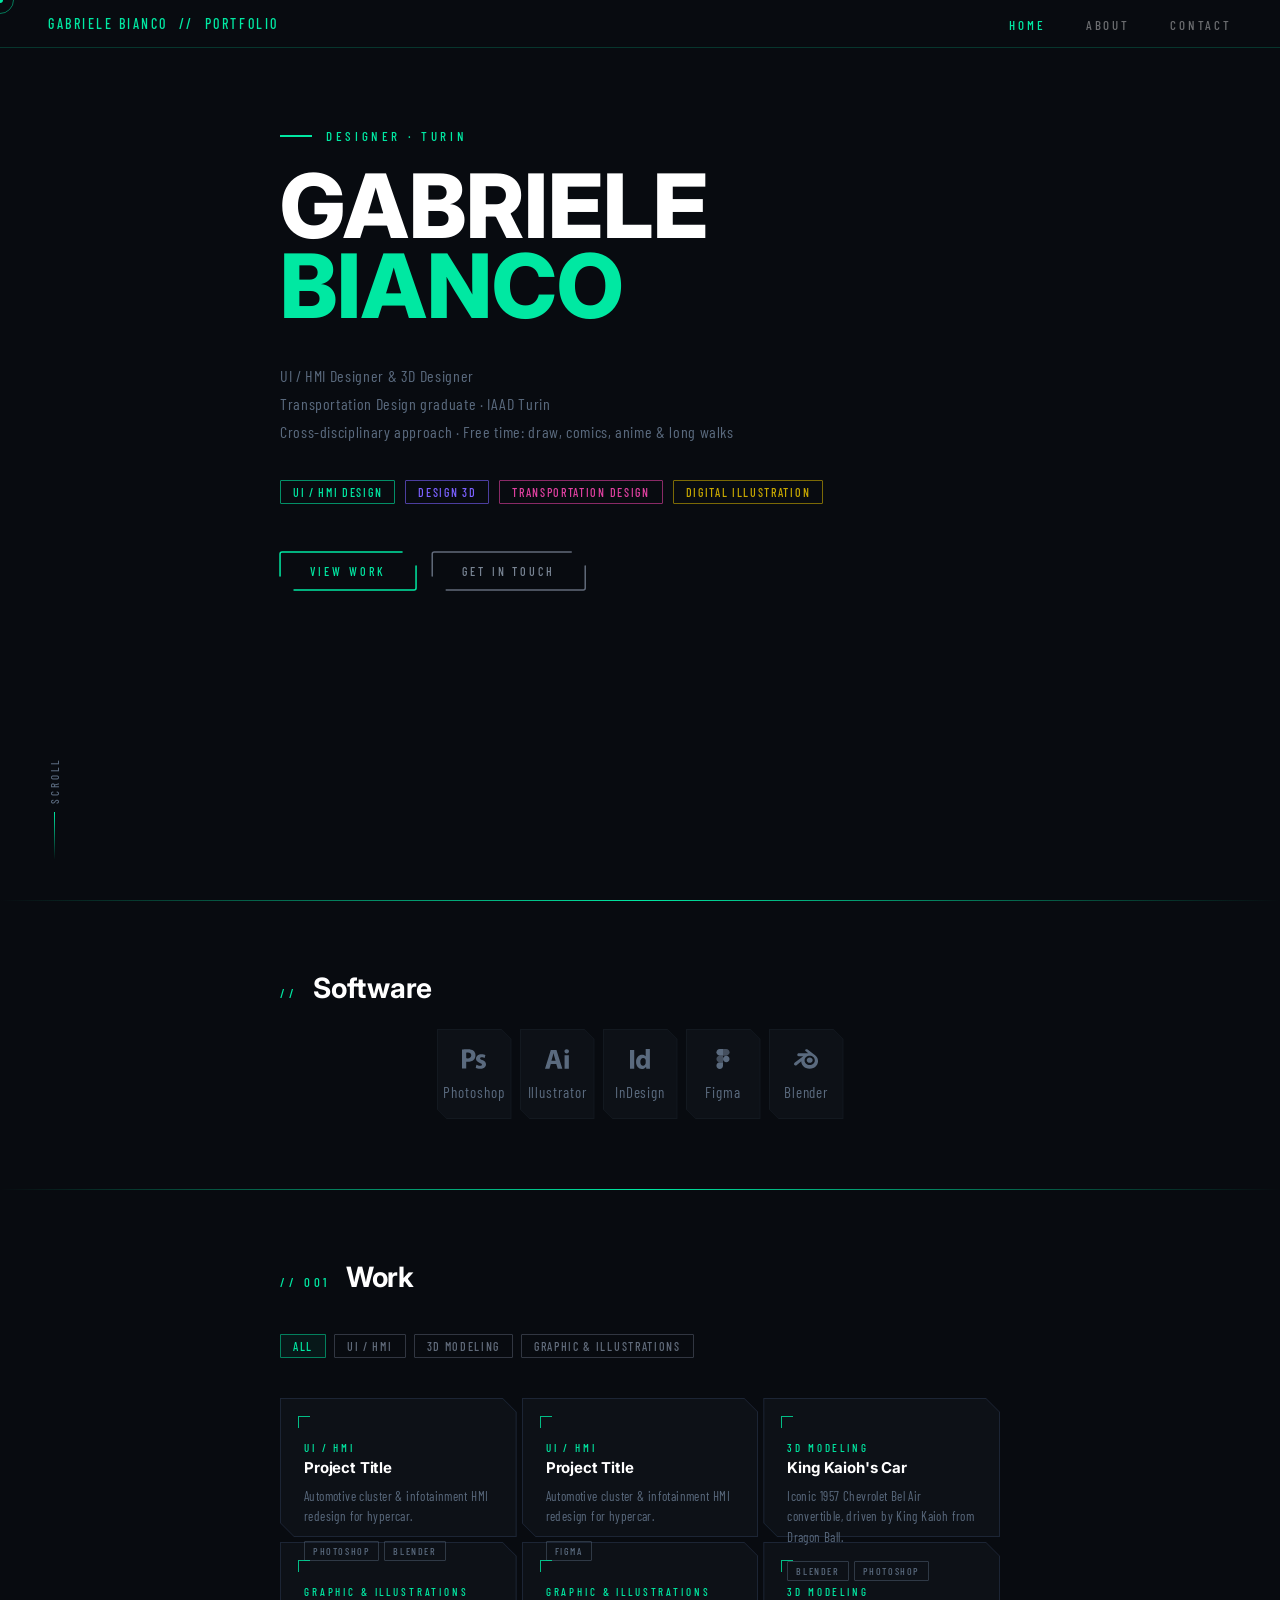
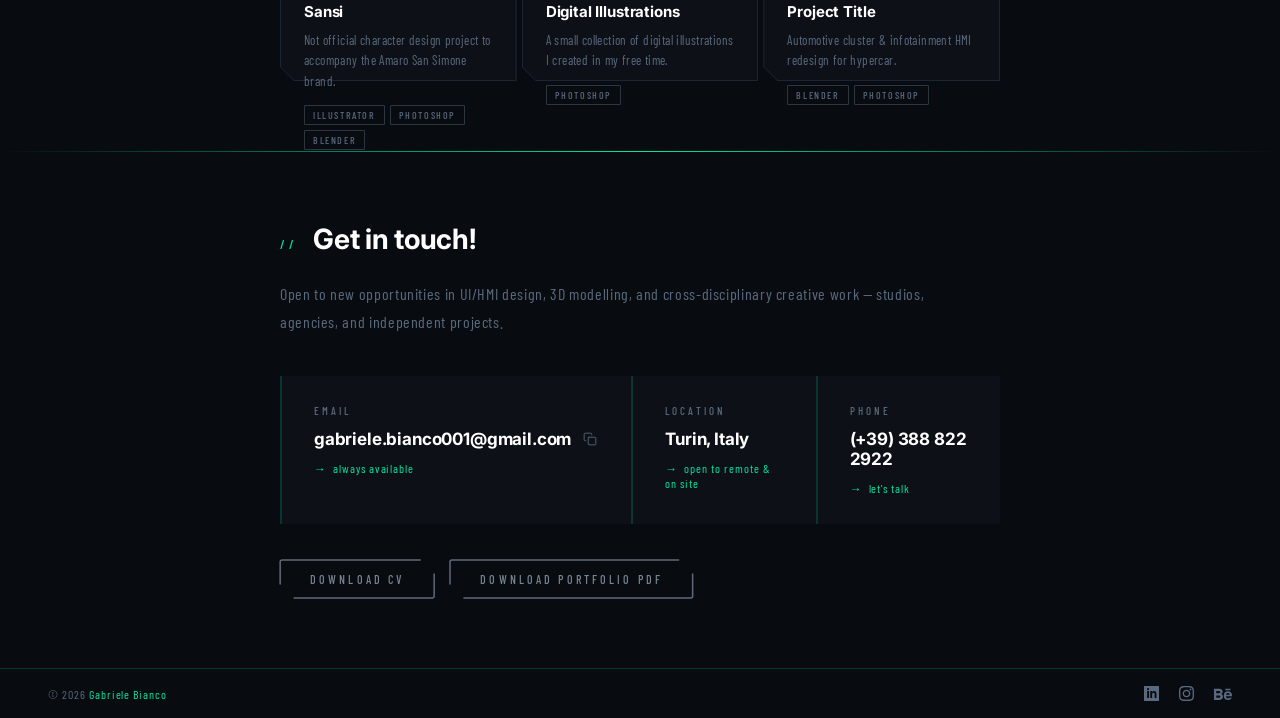
==== index.html @ 3dd51742 "Update index.html" ====
<!DOCTYPE html>
<html lang="en">
<head>
  <meta charset="UTF-8" />
  <meta name="viewport" content="width=device-width, initial-scale=1.0" />
  <title>Gabriele Bianco // Portfolio</title>
  <link rel="preconnect" href="https://fonts.googleapis.com" />
  <link rel="preconnect" href="https://fonts.gstatic.com" crossorigin />
  <link href="https://fonts.googleapis.com/css2?family=Barlow+Condensed:wght@400;500;600;700&family=Inter:wght@700;800&display=swap" rel="stylesheet" />
  <link rel="stylesheet" href="style.css" />
</head>
<body>

  <!-- SCROLL INDICATOR -->
  <div class="scroll-indicator" id="scrollIndicator">
    <span class="scroll-indicator-label">Scroll</span>
    <div class="scroll-indicator-line"></div>
  </div>

  <!-- NAVBAR -->
  <nav>
    <a href="index.html" class="nav-logo">Gabriele Bianco&nbsp;&nbsp;//&nbsp;&nbsp;Portfolio</a>
    <ul class="nav-links">
      <li><a href="index.html" class="active">Home</a></li>
      <li><a href="about.html">About</a></li>
      <li><a href="contact.html">Contact</a></li>
    </ul>
    <div class="hamburger" id="hamburger">
      <span></span><span></span><span></span>
    </div>
  </nav>
  <div class="mobile-nav" id="mobileNav">
    <a href="index.html" class="active">Home</a>
    <a href="about.html">About</a>
    <a href="contact.html">Contact</a>
  </div>

  <main>

    <!-- HERO -->
    <section id="hero">
      <div class="hero-inner">
        <div class="hero-eyebrow">
          <span class="eyebrow-line"></span>
          <span class="eyebrow-text">Designer&nbsp;·&nbsp;Turin</span>
        </div>
        <h1 class="hero-name">
          <span class="line1">Gabriele</span>
          <span class="line2">Bianco</span>
        </h1>
        <p class="hero-bio">
          UI / HMI Designer &amp; 3D Designer<br>
          Transportation Design graduate · IAAD Turin<br>
          Cross-disciplinary approach · Free time: draw, comics, anime &amp; long walks
        </p>
        <div class="hero-tags">
          <span class="tag tag-ui">UI / HMI Design</span>
          <span class="tag tag-blender">Design 3D</span>
          <span class="tag tag-transport">Transportation Design</span>
          <span class="tag tag-digital">Digital Illustration</span>
        </div>
        <div class="hero-cta">
          <div class="btn-wrap">
            <svg class="btn-svg-border" id="svgVW"     xmlns="http://www.w3.org/2000/svg"></svg>
            <svg class="btn-svg-fill"   id="svgVWfill"  xmlns="http://www.w3.org/2000/svg"></svg>
            <button class="btn btn-primary" id="btnVW"
              onclick="document.getElementById('work').scrollIntoView({behavior:'smooth'})">
              View Work
            </button>
          </div>
          <div class="btn-wrap">
            <svg class="btn-svg-border" id="svgGIT"     xmlns="http://www.w3.org/2000/svg"></svg>
            <svg class="btn-svg-fill"   id="svgGITfill"  xmlns="http://www.w3.org/2000/svg"></svg>
            <button class="btn btn-ghost" id="btnGIT"
              onclick="document.getElementById('get-in-touch').scrollIntoView({behavior:'smooth'})">
              Get in Touch
            </button>
          </div>
        </div>
      </div>
    </section>

    <!-- DIVIDER -->
    <hr class="section-divider" />

    <!-- SOFTWARE -->
    <section id="software">
      <div class="software-inner reveal">
        <div class="software-heading">
          <span class="contact-num">//</span>
          <h2 class="contact-title">Software</h2>
        </div>
        <div class="software-grid">

          <!-- Photoshop -->
          <div class="sw-card">
            <div class="sw-card-inner">
              <svg class="sw-icon" viewBox="0 0 22 18" fill="none" xmlns="http://www.w3.org/2000/svg">
                <path fill-rule="evenodd" clip-rule="evenodd" d="M5.18615 11.5206C7.48057 11.5206 9.44952 10.946 10.7747 9.66515C11.7976 8.66973 12.3609 7.21135 12.3609 5.48765C12.3609 3.76396 11.6223 2.30009 10.5189 1.4108C9.37262 0.468437 7.6594 0 5.26126 0C2.88457 0 1.19997 0.157365 0 0.364136V17.7402H3.85742V11.4419C4.21509 11.495 4.6729 11.5206 5.18615 11.5206ZM5.46513 3.00092C4.67469 3.00092 4.13819 3.0796 3.85921 3.16011V8.35865C4.19184 8.43551 4.59779 8.46112 5.15932 8.46112C7.22842 8.46112 8.50528 7.39068 8.50528 5.58646C8.50349 3.9689 7.40546 3.00092 5.46513 3.00092Z" fill="#5A6A7E"/>
                <path fill-rule="evenodd" clip-rule="evenodd" d="M12.5505 17.1125C13.4965 17.6377 14.9504 18 16.5885 18C20.158 18 22 16.2489 22 13.8682C21.9768 11.9908 20.9789 10.7612 18.604 9.9268C17.0714 9.37602 16.5903 9.06312 16.5903 8.46294C16.5903 7.80969 17.125 7.4181 18.0675 7.4181C19.1423 7.4181 20.2135 7.83347 20.775 8.1482L21.4635 5.40346C20.6981 5.01371 19.3962 4.67153 17.9405 4.67153C14.8503 4.67153 12.8581 6.4794 12.8581 8.85452C12.833 10.3696 13.8309 11.8079 16.4097 12.6953C17.8636 13.193 18.2463 13.5059 18.2463 14.1574C18.2463 14.8124 17.7599 15.2296 16.5885 15.2296C15.4368 15.2296 13.9543 14.7063 13.239 14.2653L12.5505 17.1125Z" fill="#5A6A7E"/>
              </svg>
              <span class="sw-label">Photoshop</span>
            </div>
          </div>

          <!-- Illustrator -->
          <div class="sw-card">
            <div class="sw-card-inner">
              <svg class="sw-icon" viewBox="0 0 22 18" fill="none" xmlns="http://www.w3.org/2000/svg">
                <path fill-rule="evenodd" clip-rule="evenodd" d="M10.3091 13.5639L11.6543 18H15.8928L10.4897 0.716915H5.32399L0 18H4.08227L5.32399 13.5639H10.3091ZM7.777 3.63669H7.72628C7.62534 4.03977 7.5244 4.48548 7.42176 4.93873C7.26236 5.64255 7.09886 6.36455 6.92484 6.9733L5.89007 10.6401H9.74104L8.65554 6.9733C8.39855 6.11753 8.14015 5.08558 7.91086 4.16991C7.865 3.98674 7.82029 3.80822 7.777 3.63669Z" fill="#5A6A7E"/>
                <path fill-rule="evenodd" clip-rule="evenodd" d="M17.9401 18H21.8702V5.46101H17.9401V18Z" fill="#5A6A7E"/>
                <path fill-rule="evenodd" clip-rule="evenodd" d="M17.8386 1.97135C17.8143 3.04865 18.6421 3.92257 19.8818 3.92257C21.1742 3.92257 22 3.04865 22 1.97135C21.9757 0.843716 21.1742 0 19.9102 0C18.6421 0 17.8143 0.841702 17.8386 1.97135Z" fill="#5A6A7E"/>
              </svg>
              <span class="sw-label">Illustrator</span>
            </div>
          </div>

          <!-- InDesign -->
          <div class="sw-card">
            <div class="sw-card-inner">
              <svg class="sw-icon" viewBox="0 0 22 22" fill="none" xmlns="http://www.w3.org/2000/svg">
                <path fill-rule="evenodd" clip-rule="evenodd" d="M0 21.6566H4.63298V1.0929H0V21.6566Z" fill="#5A6A7E"/>
                <path fill-rule="evenodd" clip-rule="evenodd" d="M17.7077 19.4677L17.9095 21.6566H22C21.948 20.6585 21.8784 18.8792 21.8784 17.198V0H17.2731V8.08418H17.2175C16.5529 7.04739 15.1269 6.40282 13.3043 6.40282C9.75985 6.40282 6.63285 9.30304 6.67466 14.3399C6.67466 18.9773 9.48505 22 13.005 22C14.9076 22 16.7026 21.1384 17.6382 19.4677H17.7077ZM14.5147 9.94752C12.4208 9.94752 11.3355 11.8354 11.3355 14.1892C11.3355 16.718 12.5704 18.3047 14.4868 18.3047C15.8191 18.3047 16.8799 17.3906 17.1512 16.0771C17.2453 15.7479 17.2731 15.4045 17.2731 15.0088V13.0649C17.2731 12.8197 17.2453 12.4763 17.2035 12.2312C16.9321 10.9878 15.9409 9.94752 14.5147 9.94752Z" fill="#5A6A7E"/>
              </svg>
              <span class="sw-label">InDesign</span>
            </div>
          </div>

          <!-- Figma -->
          <div class="sw-card">
            <div class="sw-card-inner">
              <svg class="sw-icon" viewBox="0 0 19 29" fill="none" xmlns="http://www.w3.org/2000/svg">
                <path fill-rule="evenodd" clip-rule="evenodd" d="M9.5 14.5C9.5 11.8307 11.6267 9.66667 14.25 9.66667C16.8733 9.66667 19 11.8307 19 14.5C19 17.1693 16.8733 19.3333 14.25 19.3333C11.6267 19.3333 9.5 17.1693 9.5 14.5Z" fill="#5A6A7E"/>
                <path fill-rule="evenodd" clip-rule="evenodd" d="M0 24.1667C0 21.4973 2.12665 19.3333 4.75 19.3333H9.5V24.1667C9.5 26.836 7.37331 29 4.75 29C2.12665 29 0 26.836 0 24.1667Z" fill="#5A6A7E"/>
                <path fill-rule="evenodd" clip-rule="evenodd" d="M9.5 0V9.66667H14.25C16.8733 9.66667 19 7.50266 19 4.83333C19 2.16396 16.8733 0 14.25 0H9.5Z" fill="#444F5E"/>
                <path fill-rule="evenodd" clip-rule="evenodd" d="M0 4.83333C0 7.50266 2.12665 9.66667 4.75 9.66667H9.5V0H4.75C2.12665 0 0 2.16396 0 4.83333Z" fill="#5A6A7E"/>
                <path fill-rule="evenodd" clip-rule="evenodd" d="M0 14.5C0 17.1693 2.12665 19.3333 4.75 19.3333H9.5V9.66667H4.75C2.12665 9.66667 0 11.8307 0 14.5Z" fill="#444F5E"/>
              </svg>
              <span class="sw-label">Figma</span>
            </div>
          </div>

          <!-- Blender -->
          <div class="sw-card">
            <div class="sw-card-inner">
              <svg class="sw-icon" viewBox="0 0 27 22" fill="none" xmlns="http://www.w3.org/2000/svg">
                <path d="M26.9208 12.251C26.7624 11.1347 26.3764 10.076 25.773 9.10475C25.2467 8.2571 24.5715 7.50322 23.7656 6.86248L23.7678 6.86047L15.3035 0.349873C15.2965 0.343735 15.2892 0.33802 15.2844 0.334687C15.0029 0.118794 14.6219 0 14.2119 0C13.8014 0 13.4055 0.119059 13.0977 0.335322C12.7668 0.566824 12.5776 0.873995 12.5644 1.20101C12.5523 1.50601 12.6976 1.79953 12.9746 2.02839C13.5194 2.4588 14.063 2.89868 14.6072 3.33898C15.1354 3.76653 15.6797 4.20684 16.2213 4.6355L5.85394 4.62847C4.66833 4.62847 3.86102 5.18603 3.69495 6.1195C3.62199 6.52837 3.75075 6.97794 4.03861 7.32226C4.34401 7.68731 4.78742 7.88866 5.2871 7.88866L6.07745 7.88913C7.16928 7.88913 8.26592 7.88649 9.36108 7.88384L10.4055 7.88141L0.996232 14.8528L0.958876 14.8801C0.433303 15.2837 0.0892255 15.8492 0.014989 16.4319C-0.0412828 16.8733 0.0615387 17.2767 0.312464 17.5988C0.611523 17.9828 1.07845 18.194 1.62732 18.194C2.16653 18.194 2.71672 17.9894 3.17725 17.6168L8.25842 13.4524C8.2367 13.6558 8.21033 13.9541 8.21335 14.1707C8.21905 14.5135 8.32895 15.2014 8.50295 15.7599C8.86245 16.9076 9.46802 17.9577 10.3027 18.8799C11.1713 19.8393 12.2291 20.6001 13.4466 21.1405C14.7337 21.7106 16.1173 22 17.5592 22H17.5726C19.0191 21.9965 20.4071 21.7025 21.6984 21.126C22.9179 20.5791 23.9752 19.8153 24.8405 18.856C25.6741 17.9291 26.2788 16.8773 26.6376 15.7304C26.815 15.1631 26.9292 14.5758 26.9767 13.9841C27.021 13.4111 27.002 12.8279 26.9208 12.251ZM17.6647 17.752C14.4869 17.752 11.9101 15.4435 11.9101 12.5956C11.9101 9.74798 14.487 7.43946 17.6647 7.43946C20.8424 7.43946 23.419 9.74798 23.419 12.5956C23.4191 15.4435 20.8424 17.752 17.6647 17.752ZM20.9832 12.1425C21.03 12.9925 20.691 13.7817 20.0957 14.3659C19.4902 14.9611 18.626 15.3349 17.6598 15.3349C16.6939 15.3349 15.8297 14.9611 15.2239 14.3659C14.6289 13.7817 14.2905 12.9926 14.3371 12.1432C14.3828 11.3175 14.7849 10.5887 15.3907 10.0727C15.9863 9.56532 16.7862 9.25571 17.6598 9.25571C18.5336 9.25571 19.3332 9.56537 19.9289 10.0727C20.5348 10.5887 20.9371 11.3171 20.9832 12.1425Z" fill="#5A6A7E"/>
              </svg>
              <span class="sw-label">Blender</span>
            </div>
          </div>

        </div>
      </div>
    </section>

    <!-- DIVIDER -->
    <hr class="section-divider" />

    <!-- WORK -->
    <section id="work">
      <div class="work-inner">

        <div class="work-heading reveal">
          <span class="contact-num">// 001</span>
          <h2 class="contact-title">Work</h2>
        </div>

        <div class="work-filters reveal">
          <button class="work-filter active" data-filter="all">All</button>
          <button class="work-filter" data-filter="ui-hmi">UI / HMI</button>
          <button class="work-filter" data-filter="3d-modeling">3D Modeling</button>
          <button class="work-filter" data-filter="graphic-illustrations">Graphic &amp; Illustrations</button>
        </div>

        <div class="work-grid reveal">

          <a class="project-card-wrap" href="#" data-category="ui-hmi">
            <div class="project-card-bg"></div>
            <div class="project-card-inner">
              <div class="project-bracket"></div>
              <span class="project-category">UI / HMI</span>
              <h3 class="project-title">Project Title</h3>
              <p class="project-desc">Automotive cluster &amp; infotainment HMI redesign for hypercar.</p>
              <div class="project-tools">
                <span class="project-tool">Photoshop</span>
                <span class="project-tool">Blender</span>
              </div>
            </div>
          </a>

          <a class="project-card-wrap" href="#" data-category="ui-hmi">
            <div class="project-card-bg"></div>
            <div class="project-card-inner">
              <div class="project-bracket"></div>
              <span class="project-category">UI / HMI</span>
              <h3 class="project-title">Project Title</h3>
              <p class="project-desc">Automotive cluster &amp; infotainment HMI redesign for hypercar.</p>
              <div class="project-tools">
                <span class="project-tool">Figma</span>
              </div>
            </div>
          </a>

          <a class="project-card-wrap" href="project-king_kaio.html" data-category="3d-modeling">
            <div class="project-card-bg"></div>
            <div class="project-card-inner">
              <div class="project-bracket"></div>
              <span class="project-category">3D Modeling</span>
              <h3 class="project-title">King Kaioh's Car</h3>
              <p class="project-desc">Iconic 1957 Chevrolet Bel Air convertible, driven by King Kaioh from Dragon Ball.</p>
              <div class="project-tools">
                <span class="project-tool">Blender</span>
                <span class="project-tool">Photoshop</span>
              </div>
            </div>
          </a>

          <a class="project-card-wrap" href="project-sansi.html" data-category="graphic-illustrations">
            <div class="project-card-bg"></div>
            <div class="project-card-inner">
              <div class="project-bracket"></div>
              <span class="project-category">Graphic &amp; Illustrations</span>
              <h3 class="project-title">Sansi</h3>
              <p class="project-desc">Not official character design project to accompany the Amaro San Simone brand.</p>
              <div class="project-tools">
                <span class="project-tool">Illustrator</span>
                <span class="project-tool">Photoshop</span>
                <span class="project-tool">Blender</span>
              </div>
            </div>
          </a>

          <a class="project-card-wrap" href="project-illustrations.html" data-category="graphic-illustrations">
            <div class="project-card-bg"></div>
            <div class="project-card-inner">
              <div class="project-bracket"></div>
              <span class="project-category">Graphic &amp; Illustrations</span>
              <h3 class="project-title">Digital Illustrations</h3>
              <p class="project-desc">A small collection of digital illustrations I created in my free time.</p>
              <div class="project-tools">
                <span class="project-tool">Photoshop</span>
              </div>
            </div>
          </a>

          <a class="project-card-wrap" href="#" data-category="3d-modeling">
            <div class="project-card-bg"></div>
            <div class="project-card-inner">
              <div class="project-bracket"></div>
              <span class="project-category">3D Modeling</span>
              <h3 class="project-title">Project Title</h3>
              <p class="project-desc">Automotive cluster &amp; infotainment HMI redesign for hypercar.</p>
              <div class="project-tools">
                <span class="project-tool">Blender</span>
                <span class="project-tool">Photoshop</span>
              </div>
            </div>
          </a>

        </div>
      </div>
    </section>

    <!-- DIVIDER -->
    <hr class="section-divider" />

    <!-- GET IN TOUCH -->
    <section id="get-in-touch" class="get-in-touch-section">
      <div class="contact-inner reveal">
        <div class="contact-heading">
          <span class="contact-num">//</span>
          <h2 class="contact-title">Get in touch!</h2>
        </div>
        <p class="contact-intro">
          Open to new opportunities in UI/HMI design, 3D modelling, and cross-disciplinary creative work — studios,<br>
          agencies, and independent projects.
        </p>
        <div class="contact-cards">
          <div class="contact-card">
            <span class="contact-card-label">Email</span>
            <div class="contact-card-value-row">
              <span class="contact-card-value">gabriele.bianco001@gmail.com</span>
              <button class="copy-btn" onclick="copyEmail()" aria-label="Copy email">
                <svg xmlns="http://www.w3.org/2000/svg" width="14" height="14" viewBox="0 0 24 24" fill="none" stroke="currentColor" stroke-width="1.5" stroke-linecap="round" stroke-linejoin="round">
                  <rect x="9" y="9" width="13" height="13" rx="1"/>
                  <path d="M5 15H4a2 2 0 0 1-2-2V4a2 2 0 0 1 2-2h9a2 2 0 0 1 2 2v1"/>
                </svg>
              </button>
            </div>
            <span class="contact-card-sub">→&nbsp;&nbsp;always available</span>
          </div>
          <div class="contact-card">
            <span class="contact-card-label">Location</span>
            <span class="contact-card-value">Turin, Italy</span>
            <span class="contact-card-sub">→&nbsp;&nbsp;open to remote &amp; on site</span>
          </div>
          <div class="contact-card">
            <span class="contact-card-label">Phone</span>
            <span class="contact-card-value">(+39) 388 822 2922</span>
            <span class="contact-card-sub">→&nbsp;&nbsp;let's talk</span>
          </div>
        </div>
        <div class="contact-btns">
          <div class="btn-wrap">
            <svg class="btn-svg-border" id="svgDCV"     xmlns="http://www.w3.org/2000/svg"></svg>
            <svg class="btn-svg-fill"   id="svgDCVfill"  xmlns="http://www.w3.org/2000/svg"></svg>
            <button class="btn btn-ghost" id="btnDCV" onclick="downloadCV()">Download CV</button>
          </div>
          <div class="btn-wrap">
            <svg class="btn-svg-border" id="svgDPDF"     xmlns="http://www.w3.org/2000/svg"></svg>
            <svg class="btn-svg-fill"   id="svgDPDFfill"  xmlns="http://www.w3.org/2000/svg"></svg>
            <button class="btn btn-ghost" id="btnDPDF" onclick="downloadPDF()">Download Portfolio PDF</button>
          </div>
        </div>
      </div>
    </section>

  </main>

  <!-- FOOTER -->
  <footer>
    <div class="footer-inner">
      <span class="footer-copy">© 2026 <span class="footer-name">Gabriele Bianco</span></span>
      <div class="footer-socials">
        <a href="https://www.linkedin.com/in/gabriele-bianco-483b90208/" target="_blank" rel="noopener" aria-label="LinkedIn" class="social-link">
          <svg xmlns="http://www.w3.org/2000/svg" width="15" height="15" viewBox="0 0 24 24"><path d="M0 0v24h24v-24h-24zm8 19h-3v-11h3v11zm-1.5-12.268c-.966 0-1.75-.79-1.75-1.764s.784-1.764 1.75-1.764 1.75.79 1.75 1.764-.783 1.764-1.75 1.764zm13.5 12.268h-3v-5.604c0-3.368-4-3.113-4 0v5.604h-3v-11h3v1.765c1.397-2.586 7-2.777 7 2.476v6.759z"/></svg>
        </a>
        <a href="https://www.instagram.com/gabrielebianco_" target="_blank" rel="noopener" aria-label="Instagram" class="social-link">
          <svg xmlns="http://www.w3.org/2000/svg" width="15" height="15" viewBox="0 0 24 24"><path d="M12 2.163c3.204 0 3.584.012 4.85.07 3.252.148 4.771 1.691 4.919 4.919.058 1.265.069 1.645.069 4.849 0 3.205-.012 3.584-.069 4.849-.149 3.225-1.664 4.771-4.919 4.919-1.266.058-1.644.07-4.85.07-3.204 0-3.584-.012-4.849-.07-3.26-.149-4.771-1.699-4.919-4.92-.058-1.265-.07-1.644-.07-4.849 0-3.204.013-3.583.07-4.849.149-3.227 1.664-4.771 4.919-4.919 1.266-.057 1.645-.069 4.849-.069zm0-2.163c-3.259 0-3.667.014-4.947.072-4.358.2-6.78 2.618-6.98 6.98-.059 1.281-.073 1.689-.073 4.948 0 3.259.014 3.668.072 4.948.2 4.358 2.618 6.78 6.98 6.98 1.281.058 1.689.072 4.948.072 3.259 0 3.668-.014 4.948-.072 4.354-.2 6.782-2.618 6.979-6.98.059-1.28.073-1.689.073-4.948 0-3.259-.014-3.667-.072-4.947-.196-4.354-2.617-6.78-6.979-6.98-1.281-.059-1.69-.073-4.949-.073zm0 5.838c-3.403 0-6.162 2.759-6.162 6.162s2.759 6.163 6.162 6.163 6.162-2.759 6.162-6.163c0-3.403-2.759-6.162-6.162-6.162zm0 10.162c-2.209 0-4-1.79-4-4 0-2.209 1.791-4 4-4s4 1.791 4 4c0 2.21-1.791 4-4 4zm6.406-11.845c-.796 0-1.441.645-1.441 1.44s.645 1.44 1.441 1.44c.795 0 1.439-.645 1.439-1.44s-.644-1.44-1.439-1.44z"/></svg>
        </a>
        <a href="https://www.behance.net/gabriele12b30d" target="_blank" rel="noopener" aria-label="Behance" class="social-link">
          <svg xmlns="http://www.w3.org/2000/svg" width="18" height="18" viewBox="0 0 24 24"><path d="M22 7h-7v-2h7v2zm1.726 10c-.442 1.297-2.029 3-5.101 3-3.074 0-5.564-1.729-5.564-5.675 0-3.91 2.325-5.92 5.466-5.92 3.082 0 4.964 1.782 5.375 4.426.078.506.109 1.188.095 2.14h-8.027c.13 3.211 3.483 3.312 4.588 2.029h3.168zm-7.686-4h4.965c-.105-1.547-1.136-2.219-2.477-2.219-1.466 0-2.277.768-2.488 2.219zm-9.574 6.988h-6.466v-14.967h6.953c5.476.081 5.58 5.444 2.72 6.906 3.461 1.26 3.577 8.061-3.207 8.061zm-3.466-8.988h3.584c2.508 0 2.906-3-.312-3h-3.272v3zm3.391 3h-3.391v3.016h3.341c3.055 0 2.868-3.016.05-3.016z"/></svg>
        </a>
      </div>
    </div>
  </footer>

  <div class="toast" id="toast"></div>

  <script src="script.js"></script>
  <script>
    window.addEventListener('load', () => {
      setupBtn(document.getElementById('btnVW'),   document.getElementById('svgVW'),   document.getElementById('svgVWfill'),   '#00e8a2', '#00e8a2');
      setupBtn(document.getElementById('btnGIT'),  document.getElementById('svgGIT'),  document.getElementById('svgGITfill'),  'rgba(170,185,210,0.55)', '#ffffff');
      setupBtn(document.getElementById('btnDCV'),  document.getElementById('svgDCV'),  document.getElementById('svgDCVfill'),  'rgba(170,185,210,0.55)', '#ffffff');
      setupBtn(document.getElementById('btnDPDF'), document.getElementById('svgDPDF'), document.getElementById('svgDPDFfill'), 'rgba(170,185,210,0.55)', '#ffffff');
    });

    document.querySelectorAll('.work-filter').forEach(btn => {
      btn.addEventListener('click', () => {
        document.querySelectorAll('.work-filter').forEach(b => b.classList.remove('active'));
        btn.classList.add('active');
        const filter = btn.dataset.filter;
        document.querySelectorAll('.project-card-wrap').forEach(card => {
          card.classList.toggle('hidden', filter !== 'all' && card.dataset.category !== filter);
        });
      });
    });
  </script>

</body>
</html>
---- style.css ----
/* ═══════════════════════════════════════════════════════════════
   GABRIELE BIANCO // PORTFOLIO — shared stylesheet
   ═══════════════════════════════════════════════════════════════ */

/* ── Reset ────────────────────────────────────────────────────── */
*, *::before, *::after { box-sizing: border-box; margin: 0; padding: 0; }
html { scroll-behavior: smooth; overflow-y: scroll; }
body {
  background: #080B10;
  color: #e8e8e8;
  font-family: 'Barlow Condensed', sans-serif;
  overflow-x: hidden;
  min-height: 100vh;
  display: flex;
  flex-direction: column;
}
main { flex: 1; }

/* ── Variables ────────────────────────────────────────────────── */
:root {
  --accent:        #00e8a2;
  --bg:            #080B10;
  --nav-h:         48px;
  --bio-color:     #5A6A7E;
  --tag-ui:        #00e8a2;
  --tag-blender:   #7B61FF;
  --tag-transport: #E040A0;
  --tag-digital:   #C8A800;
  --pad:           280px;
  --border-green:  #07362D;
}

/* ══════════════════════════════════════════════════════════════
   NAVBAR — identica su tutte le pagine
══════════════════════════════════════════════════════════════ */
nav {
  position: fixed;
  top: 0; left: 0; right: 0;
  z-index: 100;
  height: var(--nav-h);
  display: flex;
  align-items: center;
  justify-content: space-between;
  padding: 0 48px;
  background: var(--bg);
  border-bottom: 1px solid var(--border-green);
}
.nav-logo {
  font-family: 'Barlow Condensed', sans-serif;
  font-weight: 500;
  font-size: 14px;
  letter-spacing: 0.18em;
  text-transform: uppercase;
  color: var(--accent);
  text-decoration: none;
  user-select: none;
}
.nav-links {
  display: flex;
  gap: 40px;
  list-style: none;
}
.nav-links a {
  font-family: 'Barlow Condensed', sans-serif;
  font-weight: 500;
  font-size: 13px;
  letter-spacing: 0.22em;
  text-transform: uppercase;
  color: rgba(255,255,255,0.40);
  text-decoration: none;
  transition: color 0.35s ease;
}
.nav-links a:hover,
.nav-links a.active { color: var(--accent); }
.nav-links a.disabled { pointer-events: none; opacity: 0.3; }

/* Hamburger */
.hamburger {
  display: none;
  flex-direction: column;
  gap: 5px;
  cursor: pointer;
}
.hamburger span {
  display: block;
  width: 22px;
  height: 1.5px;
  background: var(--accent);
  transition: transform 0.35s ease, opacity 0.35s ease;
}
.hamburger.open span:nth-child(1) { transform: translateY(6.5px) rotate(45deg); }
.hamburger.open span:nth-child(2) { opacity: 0; }
.hamburger.open span:nth-child(3) { transform: translateY(-6.5px) rotate(-45deg); }

.mobile-nav {
  display: none;
  position: fixed;
  top: var(--nav-h); left: 0; right: 0;
  background: var(--bg);
  border-bottom: 1px solid var(--border-green);
  flex-direction: column;
  padding: 24px 48px;
  gap: 20px;
  z-index: 99;
}
.mobile-nav.open { display: flex; }
.mobile-nav a {
  font-family: 'Barlow Condensed', sans-serif;
  font-weight: 500;
  font-size: 15px;
  letter-spacing: 0.2em;
  text-transform: uppercase;
  color: rgba(255,255,255,0.40);
  text-decoration: none;
  transition: color 0.35s ease;
}
.mobile-nav a:hover,
.mobile-nav a.active  { color: var(--accent); }
.mobile-nav a.disabled { pointer-events: none; opacity: 0.3; }

/* ══════════════════════════════════════════════════════════════
   FOOTER — identico su tutte le pagine
══════════════════════════════════════════════════════════════ */
footer {
  width: 100%;
  height: 50px;
  border-top: 1px solid var(--border-green);
  background: var(--bg);
  flex-shrink: 0;
}
.footer-inner {
  height: 100%;
  display: flex;
  align-items: center;
  justify-content: space-between;
  padding: 0 48px;
}
.footer-copy {
  font-family: 'Barlow Condensed', sans-serif;
  font-weight: 400;
  font-size: 12px;
  letter-spacing: 0.08em;
  color: var(--bio-color);
}
.footer-name { color: var(--accent); }
.footer-socials {
  display: flex;
  align-items: center;
  gap: 20px;
}
.social-link {
  display: flex;
  align-items: center;
  justify-content: center;
  line-height: 0;
}
.social-link svg {
  fill: var(--bio-color);
  transition: fill 0.35s ease;
}
.social-link:hover svg { fill: #00FFB2; }

/* ══════════════════════════════════════════════════════════════
   BUTTONS — condivisi
══════════════════════════════════════════════════════════════ */
.btn-wrap {
  position: relative;
  display: inline-block;
}
.btn-svg-border,
.btn-svg-fill {
  position: absolute;
  inset: 0;
  width: 100%;
  height: 100%;
  pointer-events: none;
  overflow: visible;
  transition: opacity 0.35s ease;
}
.btn-svg-border { opacity: 1; }
.btn-svg-fill   { opacity: 0; }
.btn-wrap:hover .btn-svg-border { opacity: 0; }
.btn-wrap:hover .btn-svg-fill   { opacity: 1; }

.btn {
  position: relative;
  z-index: 1;
  font-family: 'Barlow Condensed', sans-serif;
  font-weight: 500;
  font-size: 12px;
  letter-spacing: 0.26em;
  text-transform: uppercase;
  padding: 12px 30px;
  cursor: pointer;
  border: none;
  background: transparent;
  display: inline-block;
  transition: color 0.35s ease;
}
.btn-primary               { color: var(--accent); }
.btn-wrap:hover .btn-primary { color: #080B10; }
.btn-ghost                 { color: rgba(170,185,205,0.70); }
.btn-wrap:hover .btn-ghost   { color: #080B10; }

/* ══════════════════════════════════════════════════════════════
   TOAST — condiviso
══════════════════════════════════════════════════════════════ */
.toast {
  position: fixed;
  bottom: 32px;
  left: 50%;
  transform: translateX(-50%) translateY(12px);
  border: 1px solid var(--accent);
  color: var(--accent);
  background: var(--bg);
  font-family: 'Barlow Condensed', sans-serif;
  font-weight: 500;
  font-size: 12px;
  letter-spacing: 0.04em;
  text-transform: none;
  padding: 9px 24px;
  white-space: nowrap;
  z-index: 200;
  opacity: 0;
  pointer-events: none;
  transition: opacity 0.25s ease, transform 0.25s ease;
}
.toast.show {
  opacity: 1;
  transform: translateX(-50%) translateY(0);
}

/* ══════════════════════════════════════════════════════════════
   PLACEHOLDER sezioni future
══════════════════════════════════════════════════════════════ */
.placeholder-section {
  min-height: 300px;
  display: flex;
  align-items: center;
  justify-content: center;
  color: rgba(255,255,255,0.10);
  font-family: 'Barlow Condensed', sans-serif;
  font-size: 13px;
  letter-spacing: 0.2em;
  text-transform: uppercase;
}

/* ══════════════════════════════════════════════════════════════
   HERO — solo index.html
══════════════════════════════════════════════════════════════ */
#hero {
  padding-top: var(--nav-h);
  min-height: 100vh;
  display: flex;
  align-items: flex-start;
}
.hero-inner {
  padding: 80px var(--pad);
  width: 100%;
}
.hero-eyebrow {
  display: flex;
  align-items: center;
  gap: 14px;
  margin-bottom: 22px;
}
.eyebrow-line {
  width: 32px;
  height: 1.5px;
  background: var(--accent);
  flex-shrink: 0;
}
.eyebrow-text {
  font-family: 'Barlow Condensed', sans-serif;
  font-weight: 500;
  font-size: 13px;
  letter-spacing: 0.28em;
  text-transform: uppercase;
  color: var(--accent);
}
.hero-name {
  font-family: 'Inter', sans-serif;
  font-weight: 800;
  text-transform: uppercase;
  line-height: 0.90;
  margin-bottom: 36px;
}
.hero-name .line1 {
  display: block;
  font-size: clamp(56px, 6.94vw, 100px);
  color: #ffffff;
}
.hero-name .line2 {
  display: block;
  font-size: clamp(56px, 6.94vw, 100px);
  color: var(--accent);
}
.hero-bio {
  font-family: 'Barlow Condensed', sans-serif;
  font-weight: 400;
  font-size: 16px;
  line-height: 1.75;
  color: var(--bio-color);
  letter-spacing: 0.04em;
  margin-bottom: 34px;
}
.hero-tags {
  display: flex;
  flex-wrap: wrap;
  gap: 10px;
  margin-bottom: 48px;
}
.tag {
  font-family: 'Barlow Condensed', sans-serif;
  font-weight: 500;
  font-size: 12px;
  letter-spacing: 0.14em;
  text-transform: uppercase;
  padding: 4px 12px;
  border: 1px solid;
  border-radius: 1px;
  display: inline-flex;
  align-items: center;
  justify-content: center;
}
.tag-ui        { color: var(--tag-ui);        border-color: rgba(0,232,162,0.6); }
.tag-blender   { color: var(--tag-blender);   border-color: rgba(123,97,255,0.6); }
.tag-transport { color: var(--tag-transport);  border-color: rgba(224,64,160,0.6); }
.tag-digital   { color: var(--tag-digital);    border-color: rgba(200,168,0,0.6); }
.hero-cta {
  display: flex;
  gap: 16px;
  flex-wrap: wrap;
  align-items: center;
}

/* ══════════════════════════════════════════════════════════════
   SOFTWARE SECTION
══════════════════════════════════════════════════════════════ */
#software {
  padding: 0 0 70px;
}
.software-inner {
  padding: 0 var(--pad);
  width: 100%;
}
.software-heading {
  display: flex;
  align-items: baseline;
  gap: 16px;
  margin-bottom: 24px;
}
.software-grid {
  display: flex;
  gap: 8px;
  flex-wrap: wrap;
  justify-content: center;
}
/* Card */
.sw-card {
  --cut: 10px;
  width: 75px;
  height: 90px;
  background: #0D1117;
  clip-path: polygon(
    0% 0%,
    calc(100% - var(--cut)) 0%,
    100% var(--cut),
    100% 100%,
    var(--cut) 100%,
    0% calc(100% - var(--cut))
  );
  position: relative;
  cursor: default;
  transition: transform 0.35s ease;
}
.sw-card:hover {
  transform: translateY(-3px);
}
.sw-card::before {
  content: '';
  position: absolute;
  inset: 0;
  background: #131920;
  clip-path: polygon(
    0% 0%,
    calc(100% - var(--cut)) 0%,
    100% var(--cut),
    100% 100%,
    var(--cut) 100%,
    0% calc(100% - var(--cut))
  );
  z-index: 0;
}
.sw-card::after {
  content: '';
  position: absolute;
  inset: 1px;
  background: #0D1117;
  clip-path: polygon(
    0% 0%,
    calc(100% - var(--cut) + 1px) 0%,
    100% calc(var(--cut) - 1px),
    100% 100%,
    calc(var(--cut) - 1px) 100%,
    0% calc(100% - var(--cut) + 1px)
  );
  z-index: 1;
}
.sw-card:hover::before { background: #5A6A7E; }
.sw-card-inner {
  position: relative;
  z-index: 2;
  width: 100%;
  height: 100%;
  display: flex;
  flex-direction: column;
  align-items: center;
  justify-content: center;
  gap: 12px;
  padding: 10px 8px;
}
.sw-icon {
  width: 24px;
  height: 20px;
  flex-shrink: 0;
  object-fit: contain;
}
.sw-label {
  font-family: 'Barlow Condensed', sans-serif;
  font-weight: 400;
  font-size: 15px;
  letter-spacing: 0.06em;
  color: #5A6A7E;
  text-align: center;
  line-height: 1;
  margin-top: 4px;
}

/* ══════════════════════════════════════════════════════════════
   SECTION DIVIDER — linea gradiente verde
══════════════════════════════════════════════════════════════ */
.section-divider {
  width: 100%;
  height: 1px;
  margin: 0 0 70px 0;
  background: linear-gradient(
    to right,
    transparent 0%,
    #00e8a2 50%,
    transparent 100%
  );
  border: none;
}
.get-in-touch-section {
  padding: 0 0 70px;
}
#contact {
  padding: calc(var(--nav-h) + 72px) 0 80px;
}
.contact-inner {
  padding: 0 var(--pad);
  width: 100%;
}
.contact-heading {
  display: flex;
  align-items: baseline;
  gap: 16px;
  margin-bottom: 24px;
}
.contact-num {
  font-family: 'Barlow Condensed', sans-serif;
  font-weight: 500;
  font-size: 13px;
  letter-spacing: 0.28em;
  text-transform: uppercase;
  color: var(--accent);
}
.contact-title {
  font-family: 'Inter', sans-serif;
  font-weight: 700;
  font-size: 28px;
  color: #ffffff;
  letter-spacing: -0.01em;
}
.contact-intro {
  font-family: 'Barlow Condensed', sans-serif;
  font-weight: 400;
  font-size: 16px;
  line-height: 1.75;
  color: var(--bio-color);
  letter-spacing: 0.04em;
  margin-bottom: 40px;
}
.contact-cards {
  display: grid;
  grid-template-columns: repeat(3, 1fr);
  margin-bottom: 36px;
}
.contact-card {
  display: flex;
  flex-direction: column;
  gap: 12px;
  padding: 28px 32px;
  background: #0D1117;
  border-left: 2px solid #07362D;
}
.contact-card-label {
  font-family: 'Barlow Condensed', sans-serif;
  font-weight: 500;
  font-size: 11px;
  letter-spacing: 0.28em;
  text-transform: uppercase;
  color: var(--bio-color);
}
.contact-card-value-row {
  display: flex;
  align-items: center;
  gap: 10px;
}
.contact-card-value {
  font-family: 'Inter', sans-serif;
  font-weight: 700;
  font-size: 17px;
  color: #ffffff;
  letter-spacing: -0.01em;
}
.copy-btn {
  background: none;
  border: none;
  cursor: pointer;
  padding: 2px;
  color: var(--bio-color);
  display: flex;
  align-items: center;
  transition: color 0.35s ease;
  flex-shrink: 0;
}
.copy-btn:hover { color: var(--accent); }
.contact-card-sub {
  font-family: 'Barlow Condensed', sans-serif;
  font-weight: 400;
  font-size: 12px;
  letter-spacing: 0.08em;
  color: var(--accent);
}
.contact-btns {
  display: flex;
  gap: 16px;
  flex-wrap: wrap;
  align-items: center;
}

/* ══════════════════════════════════════════════════════════════
   WORK SECTION
══════════════════════════════════════════════════════════════ */
#work { padding: 0 0 70px; scroll-margin-top: 72px; }
.work-inner { padding: 0 var(--pad); width: 100%; }
.work-heading { display: flex; align-items: baseline; gap: 16px; margin-bottom: 40px; }

/* Filter badges */
.work-filters { display: flex; flex-wrap: wrap; gap: 8px; margin-bottom: 40px; }
.work-filter {
  font-family: 'Barlow Condensed', sans-serif;
  font-weight: 500; font-size: 12px; letter-spacing: 0.14em; text-transform: uppercase;
  padding: 4px 12px; border: 1px solid rgba(170,185,210,0.25);
  background: transparent; color: rgba(170,185,210,0.55); border-radius: 1px;
  cursor: none !important; transition: color .25s, border-color .25s, background .25s;
}
.work-filter:hover,
.work-filter.active {
  color: #00e8a2; border-color: rgba(0,232,162,0.5); background: rgba(0,232,162,0.06);
}
.work-filter[data-filter="3d-modeling"]:hover,
.work-filter[data-filter="3d-modeling"].active {
  color: #7B61FF; border-color: rgba(123,97,255,0.6); background: rgba(123,97,255,0.06);
}
.work-filter[data-filter="graphic-illustrations"]:hover,
.work-filter[data-filter="graphic-illustrations"].active {
  color: #C8A800; border-color: rgba(200,168,0,0.6); background: rgba(200,168,0,0.06);
}

/* Grid — centrata, max 3 card da 320px + gap */
.work-grid {
  display: grid;
  grid-template-columns: repeat(3, minmax(0, 320px));
  gap: 5px;
  justify-content: center;
}

/* Card wrapper — aspect ratio 320:188 = 1.702 */
.project-card-wrap {
  position: relative;
  text-decoration: none;
  display: block;
  aspect-ratio: 320 / 188;
  width: 100%;
  cursor: none !important;
  transition: transform .3s ease;
}
.project-card-wrap:hover { transform: translateY(-3px); }
.project-card-wrap.hidden { display: none; }

/* Layer bordo con clip-path — stessa estetica delle altre card */
.project-card-bg {
  position: absolute;
  inset: 0;
  background: #1C2535;
  clip-path: polygon(
    0 0,
    calc(100% - 14px) 0,
    100% 14px,
    100% 100%,
    14px 100%,
    0 calc(100% - 14px)
  );
  transition: background .3s ease;
}
/* Layer fill interno 1px inset */
.project-card-bg::after {
  content: '';
  position: absolute;
  inset: 1px;
  background: #0D1117;
  clip-path: polygon(
    0 0,
    calc(100% - 13px) 0,
    100% 13px,
    100% 100%,
    13px 100%,
    0 calc(100% - 13px)
  );
  transition: background .3s ease;
}
.project-card-wrap:hover .project-card-bg { background: #00e8a2; }
.project-card-wrap:hover .project-card-bg::after { background: #0D1722; }

/* Contenuto card */
.project-card-inner {
  position: absolute;
  inset: 0;
  z-index: 2;
  padding: 18px 20px 18px 18px;
  display: flex;
  flex-direction: column;
}
.project-bracket {
  width: 12px; height: 12px;
  border-top: 1.5px solid #00e8a2;
  border-left: 1.5px solid #00e8a2;
  flex-shrink: 0; margin-bottom: 14px;
  opacity: 0.8; transition: opacity .3s;
}
.project-card-wrap:hover .project-bracket { opacity: 1; }
.project-category {
  font-family: 'Barlow Condensed', sans-serif;
  font-weight: 500; font-size: 11px; letter-spacing: 0.26em;
  text-transform: uppercase; color: #00e8a2;
  margin-bottom: 6px; line-height: 1;
  padding-left: 6px;
}
.project-title {
  font-family: 'Inter', sans-serif; font-weight: 700; font-size: 15px;
  color: #fff; letter-spacing: -0.01em; margin-bottom: 10px; line-height: 1.15;
  padding-left: 6px;
}
.project-desc {
  font-family: 'Barlow Condensed', sans-serif; font-weight: 400;
  font-size: 13px; line-height: 1.55; color: #5A6A7E; letter-spacing: 0.03em; flex: 1;
  padding-left: 6px;
}
.project-tools { display: flex; flex-wrap: wrap; gap: 5px; margin-top: 14px; flex-shrink: 0; padding-left: 6px; }
.project-tool {
  font-family: 'Barlow Condensed', sans-serif; font-weight: 500;
  font-size: 10px; letter-spacing: 0.16em; text-transform: uppercase;
  color: #5A6A7E; border: 1px solid rgba(90,106,126,0.45);
  padding: 3px 8px; border-radius: 1px; transition: color .25s, border-color .25s;
}
.project-card-wrap:hover .project-tool {
  color: rgba(170,185,210,0.75); border-color: rgba(170,185,210,0.3);
}

/* ══════════════════════════════════════════════════════════════
   RESPONSIVE
══════════════════════════════════════════════════════════════ */
@media (max-width: 1200px) {
  :root { --pad: 160px; }
}
@media (max-width: 1024px) {
  :root { --pad: 80px; }
  .work-grid { grid-template-columns: repeat(2, minmax(0, 320px)); }
}
@media (max-width: 768px) {
  :root { --pad: 24px; }
  nav { padding: 0 24px; }
  .nav-links { display: none; }
  .hamburger { display: flex; }
  .footer-inner { padding: 0 24px; }
  .footer-socials { gap: 16px; }
  .contact-cards { grid-template-columns: 1fr; }
  .contact-card { border-left: none; border-top: 1px solid #07362D; }
  .contact-card:first-child { border-top: none; }
  .work-grid { grid-template-columns: minmax(0, 320px); }
}
@media (max-width: 480px) {
  :root { --pad: 20px; }
  .footer-inner { padding: 0 20px; }
  .hero-cta { flex-direction: column; align-items: flex-start; }
  .contact-btns { flex-direction: column; align-items: flex-start; }
}

/* ══════════════════════════════════════════════════════════════
   CUSTOM CURSOR
══════════════════════════════════════════════════════════════ */
* { cursor: none !important; }
.cursor-dot,
.cursor-ring {
  position: fixed;
  border-radius: 50%;
  pointer-events: none;
  z-index: 9999;
  transform: translate(-50%, -50%);
  transition: opacity 0.3s ease;
}
.cursor-dot {
  width: 6px;
  height: 6px;
  background: var(--accent);
}
.cursor-ring {
  width: 28px;
  height: 28px;
  border: 1.5px solid rgba(0,232,162,0.5);
  transition: width 0.25s ease, height 0.25s ease, border-color 0.25s ease, opacity 0.3s ease;
}
.cursor-ring.expanded {
  width: 44px;
  height: 44px;
  border-color: rgba(0,232,162,0.85);
}

/* ══════════════════════════════════════════════════════════════
   SCROLL INDICATOR
══════════════════════════════════════════════════════════════ */
.scroll-indicator {
  position: fixed;
  bottom: 40px;
  left: 48px;
  display: flex;
  flex-direction: column;
  align-items: center;
  gap: 8px;
  opacity: 1;
  transition: opacity 0.5s ease;
  z-index: 90;
  pointer-events: none;
}
.scroll-indicator.hidden { opacity: 0; pointer-events: none; }
.scroll-indicator-label {
  font-family: 'Barlow Condensed', sans-serif;
  font-weight: 500;
  font-size: 11px;
  letter-spacing: 0.28em;
  text-transform: uppercase;
  color: var(--bio-color);
  writing-mode: vertical-rl;
  transform: rotate(180deg);
}
.scroll-indicator-line {
  width: 1px;
  height: 48px;
  background: linear-gradient(to bottom, var(--accent), transparent);
  animation: scrollLine 1.6s ease-in-out infinite;
}
@keyframes scrollLine {
  0%   { transform: scaleY(0); transform-origin: top; opacity: 1; }
  50%  { transform: scaleY(1); transform-origin: top; opacity: 1; }
  51%  { transform: scaleY(1); transform-origin: bottom; }
  100% { transform: scaleY(0); transform-origin: bottom; opacity: 0.3; }
}

/* ══════════════════════════════════════════════════════════════
   ANIMAZIONI ENTRATA (IntersectionObserver)
══════════════════════════════════════════════════════════════ */
.reveal {
  opacity: 0;
  transform: translateY(24px);
  transition: opacity 0.6s ease, transform 0.6s ease;
}
.reveal.visible {
  opacity: 1;
  transform: translateY(0);
}

/* ══════════════════════════════════════════════════════════════
   BACK TO TOP
══════════════════════════════════════════════════════════════ */
.back-to-top {
  --cut: 8px;
  position: fixed;
  bottom: 80px;
  right: 48px;
  width: 40px;
  height: 40px;
  background: transparent;
  border: none;
  display: flex;
  align-items: center;
  justify-content: center;
  cursor: none !important;
  opacity: 0;
  pointer-events: none;
  transform: translateY(8px);
  transition: opacity 0.35s ease, transform 0.35s ease;
  z-index: 500;
}
/* Bordo esterno */
.back-to-top::before {
  content: '';
  position: absolute;
  inset: 0;
  background: rgba(0,232,162,0.4);
  clip-path: polygon(
    0% 0%,
    calc(100% - var(--cut)) 0%,
    100% var(--cut),
    100% 100%,
    var(--cut) 100%,
    0% calc(100% - var(--cut))
  );
  transition: background 0.35s ease;
  z-index: 0;
}
/* Riempimento interno */
.back-to-top::after {
  content: '';
  position: absolute;
  inset: 1.5px;
  background: var(--bg);
  clip-path: polygon(
    0% 0%,
    calc(100% - var(--cut) + 1.5px) 0%,
    100% calc(var(--cut) - 1.5px),
    100% 100%,
    calc(var(--cut) - 1.5px) 100%,
    0% calc(100% - var(--cut) + 1.5px)
  );
  z-index: 1;
}
.back-to-top svg {
  position: relative;
  z-index: 2;
  stroke: var(--accent);
}
.back-to-top.visible {
  opacity: 1;
  pointer-events: all;
  transform: translateY(0);
}
.back-to-top:hover::before { background: var(--accent); }
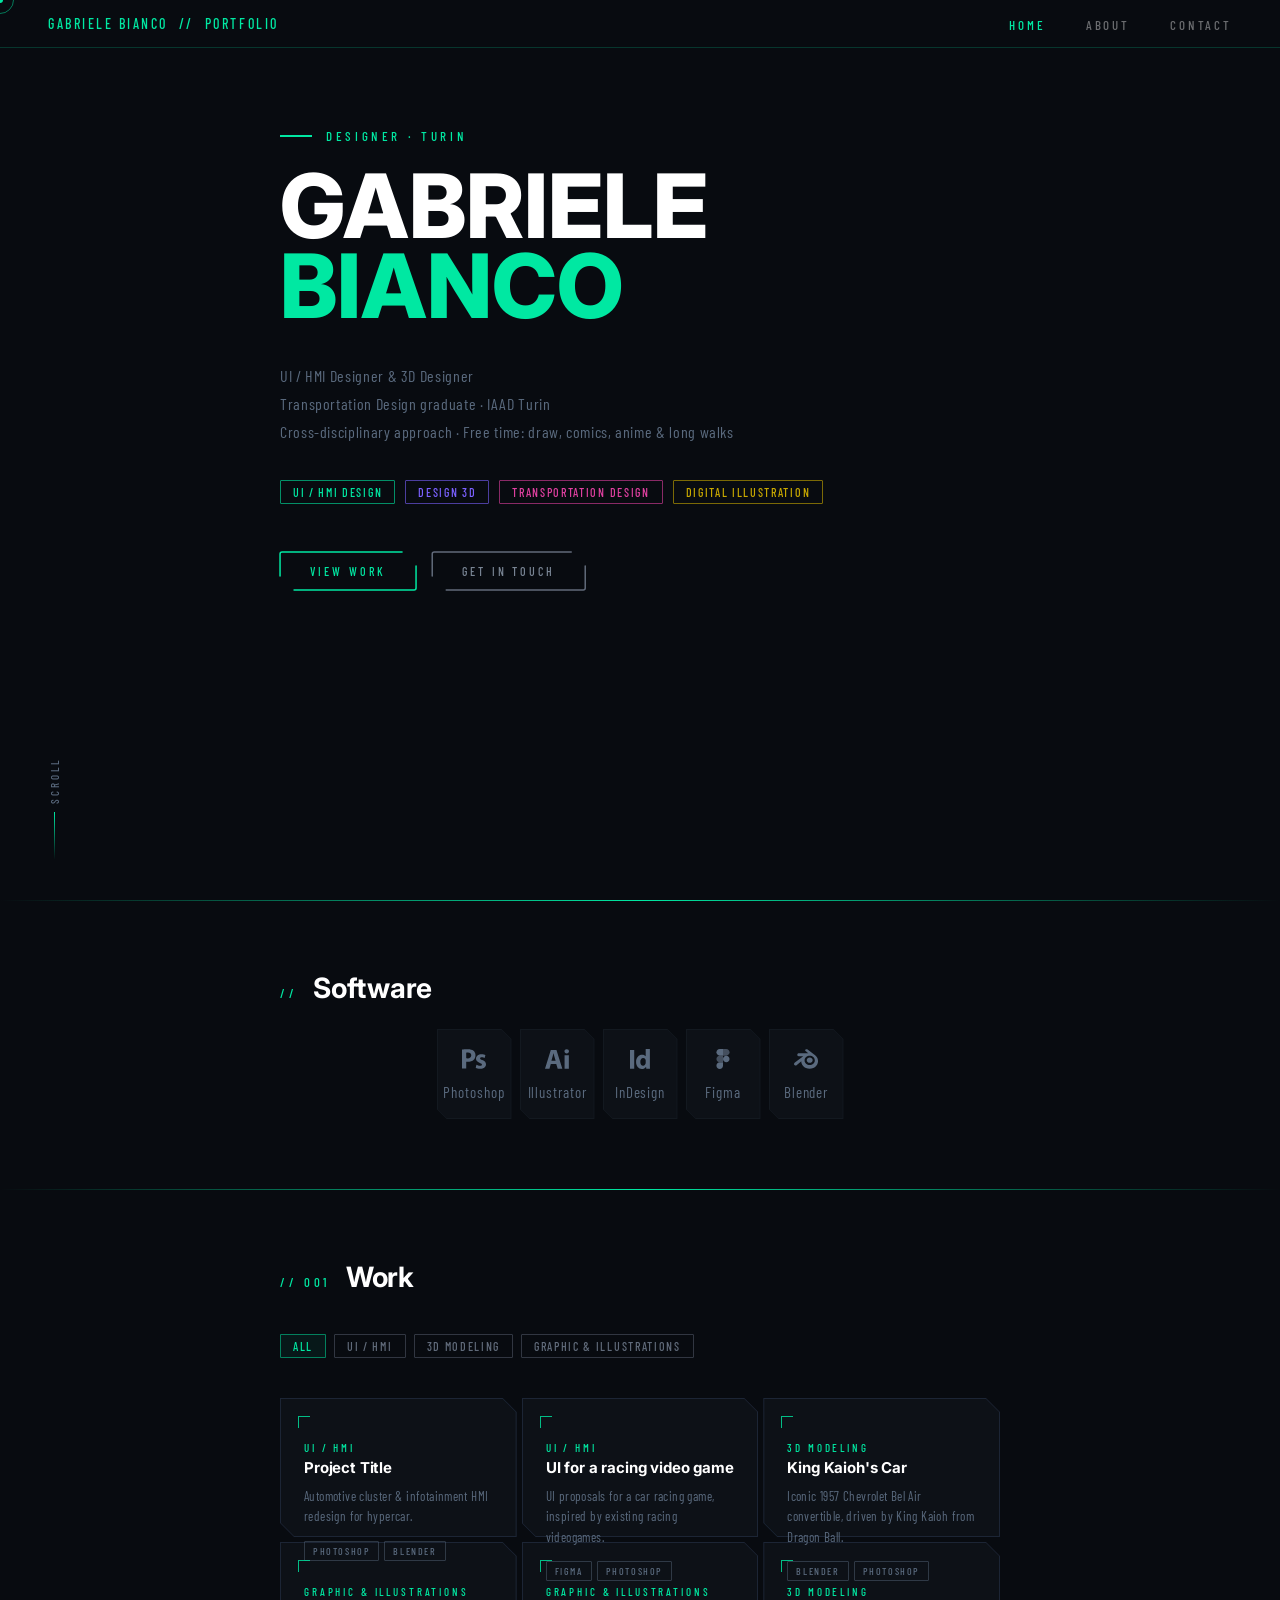
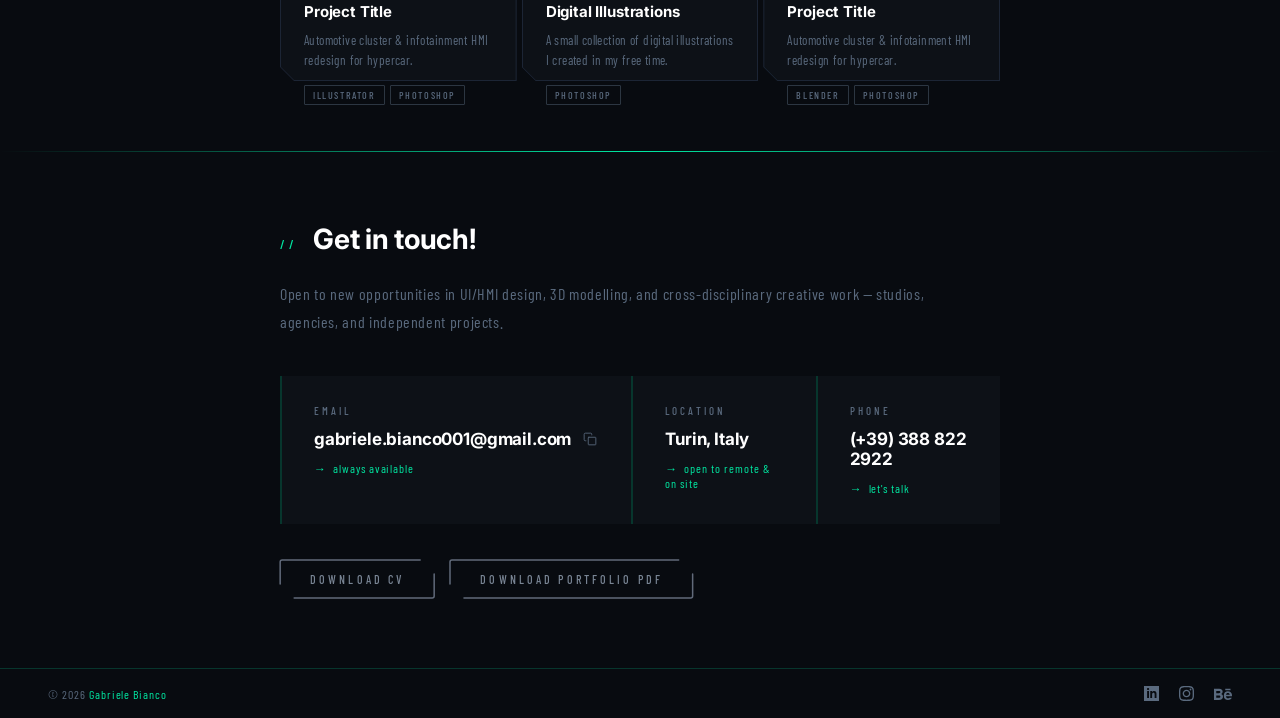
==== commit daf79691: "Update index.html" ====
--- a/index.html
+++ b/index.html
@@ -189,15 +189,16 @@
             </div>
           </a>
 
-          <a class="project-card-wrap" href="#" data-category="ui-hmi">
+          <a class="project-card-wrap" href="project-monarca.html" data-category="ui-hmi">
             <div class="project-card-bg"></div>
             <div class="project-card-inner">
               <div class="project-bracket"></div>
               <span class="project-category">UI / HMI</span>
-              <h3 class="project-title">Project Title</h3>
-              <p class="project-desc">Automotive cluster &amp; infotainment HMI redesign for hypercar.</p>
+              <h3 class="project-title">UI for a racing video game</h3>
+              <p class="project-desc">UI proposals for a car racing game, inspired by existing racing videogames.</p>
               <div class="project-tools">
                 <span class="project-tool">Figma</span>
+                <span class="project-tool">Photoshop</span>
               </div>
             </div>
           </a>
@@ -221,12 +222,11 @@
             <div class="project-card-inner">
               <div class="project-bracket"></div>
               <span class="project-category">Graphic &amp; Illustrations</span>
-              <h3 class="project-title">Sansi</h3>
-              <p class="project-desc">Not official character design project to accompany the Amaro San Simone brand.</p>
+              <h3 class="project-title">Project Title</h3>
+              <p class="project-desc">Automotive cluster &amp; infotainment HMI redesign for hypercar.</p>
               <div class="project-tools">
                 <span class="project-tool">Illustrator</span>
                 <span class="project-tool">Photoshop</span>
-                <span class="project-tool">Blender</span>
               </div>
             </div>
           </a>
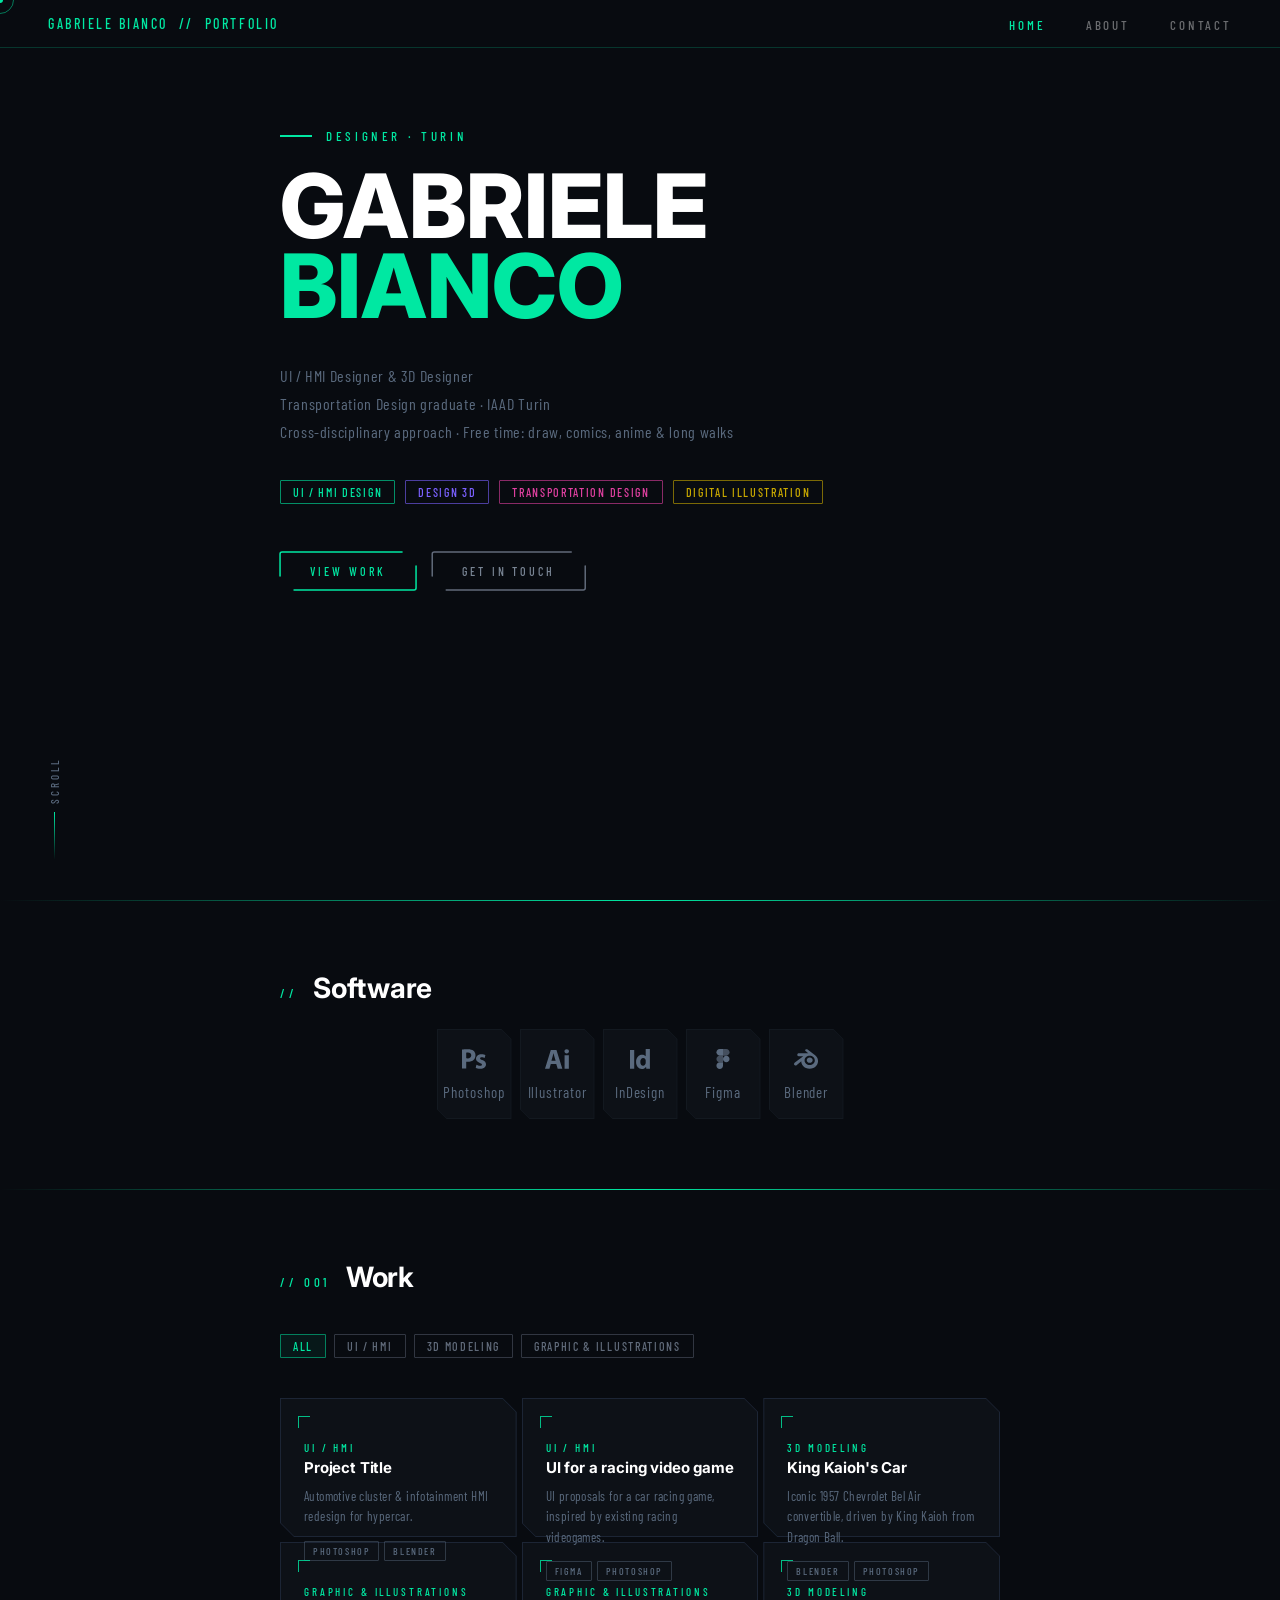
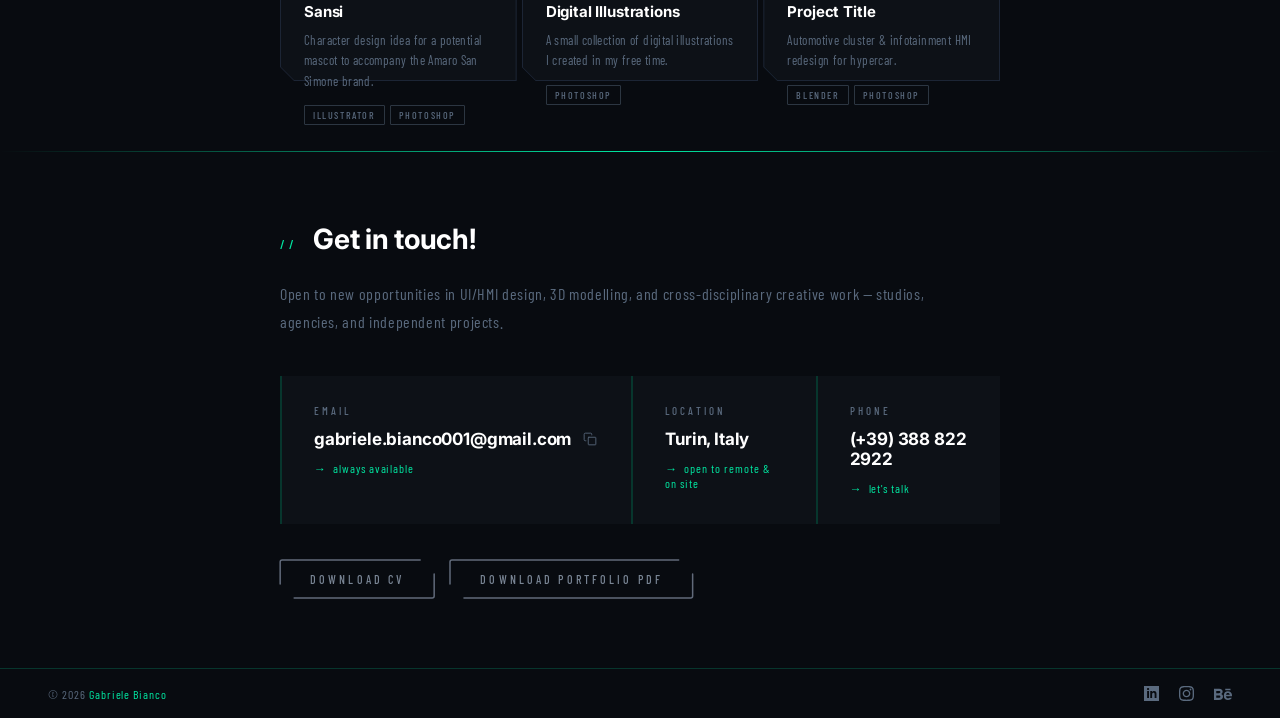
==== commit 140e72af: "Update index.html" ====
--- a/index.html
+++ b/index.html
@@ -222,8 +222,8 @@
             <div class="project-card-inner">
               <div class="project-bracket"></div>
               <span class="project-category">Graphic &amp; Illustrations</span>
-              <h3 class="project-title">Project Title</h3>
-              <p class="project-desc">Automotive cluster &amp; infotainment HMI redesign for hypercar.</p>
+              <h3 class="project-title">Sansi</h3>
+              <p class="project-desc">Character design idea for a potential mascot to accompany the Amaro San Simone brand.</p>
               <div class="project-tools">
                 <span class="project-tool">Illustrator</span>
                 <span class="project-tool">Photoshop</span>
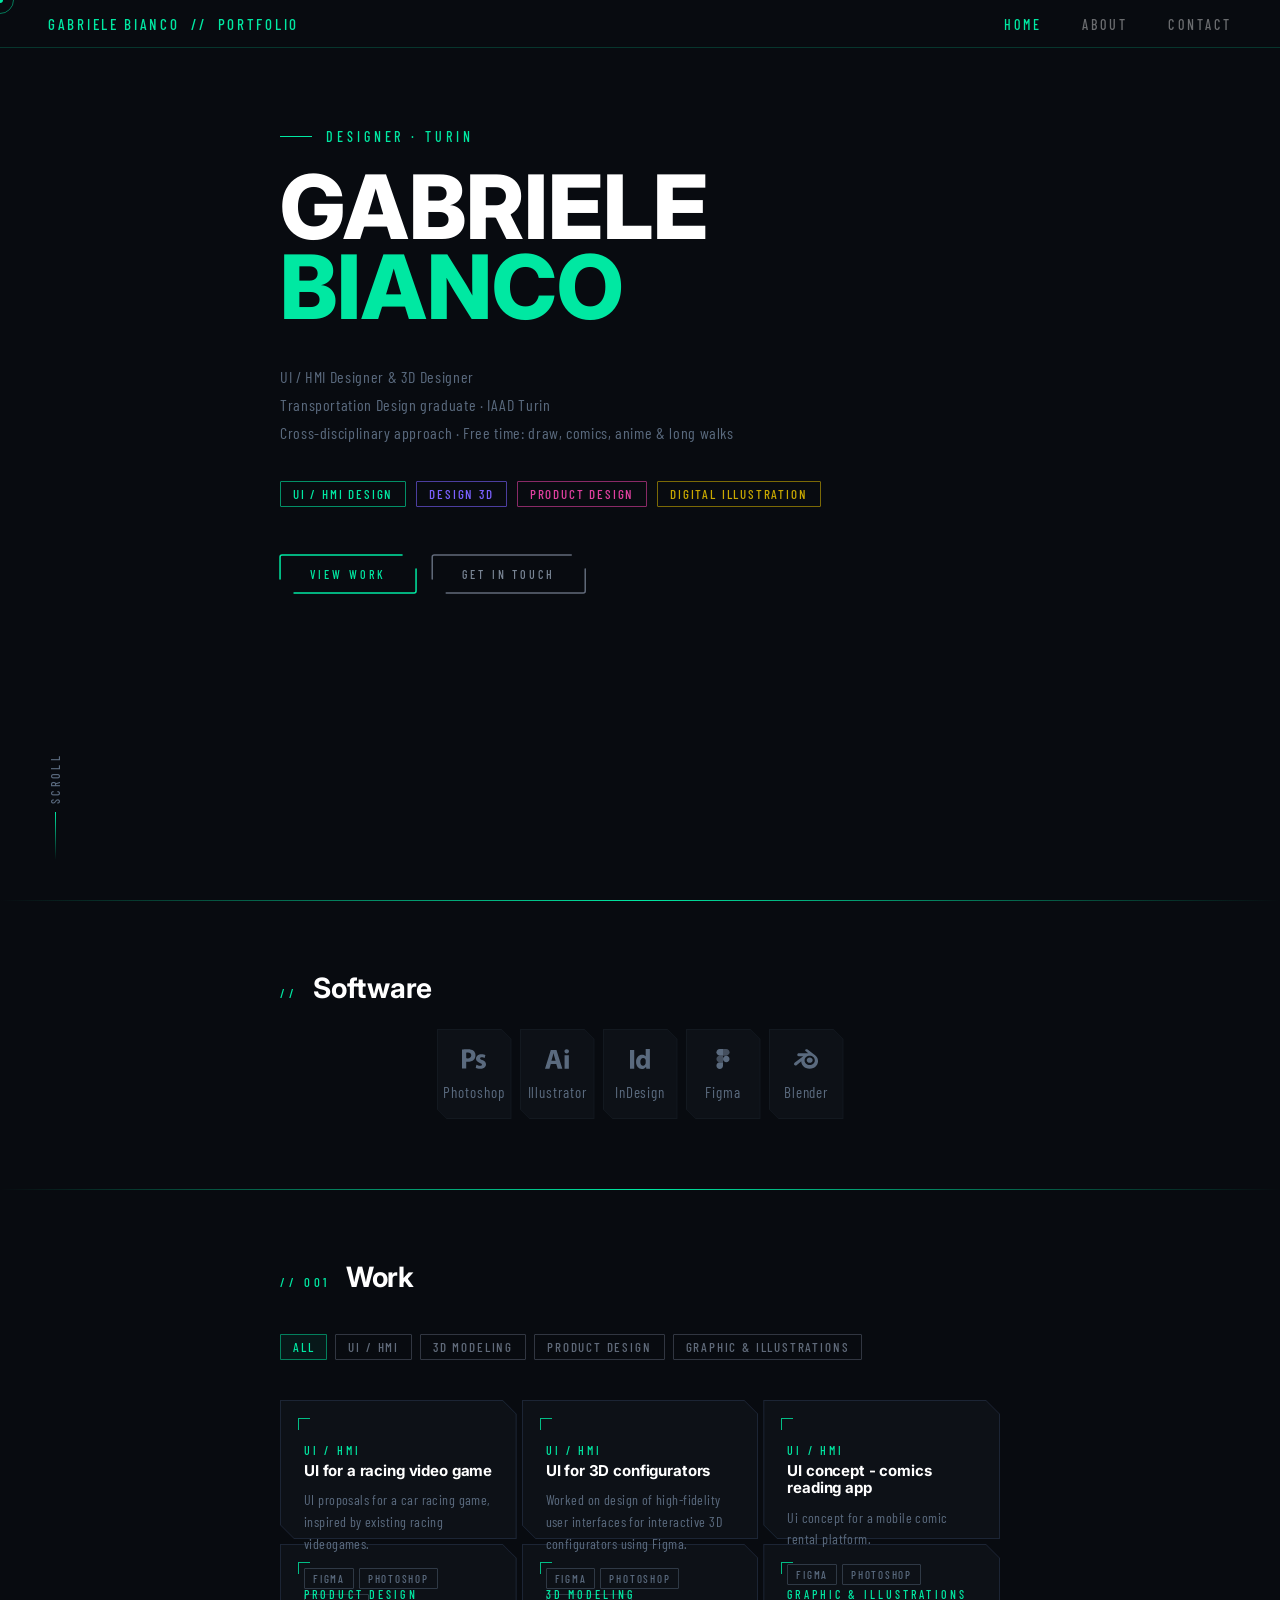
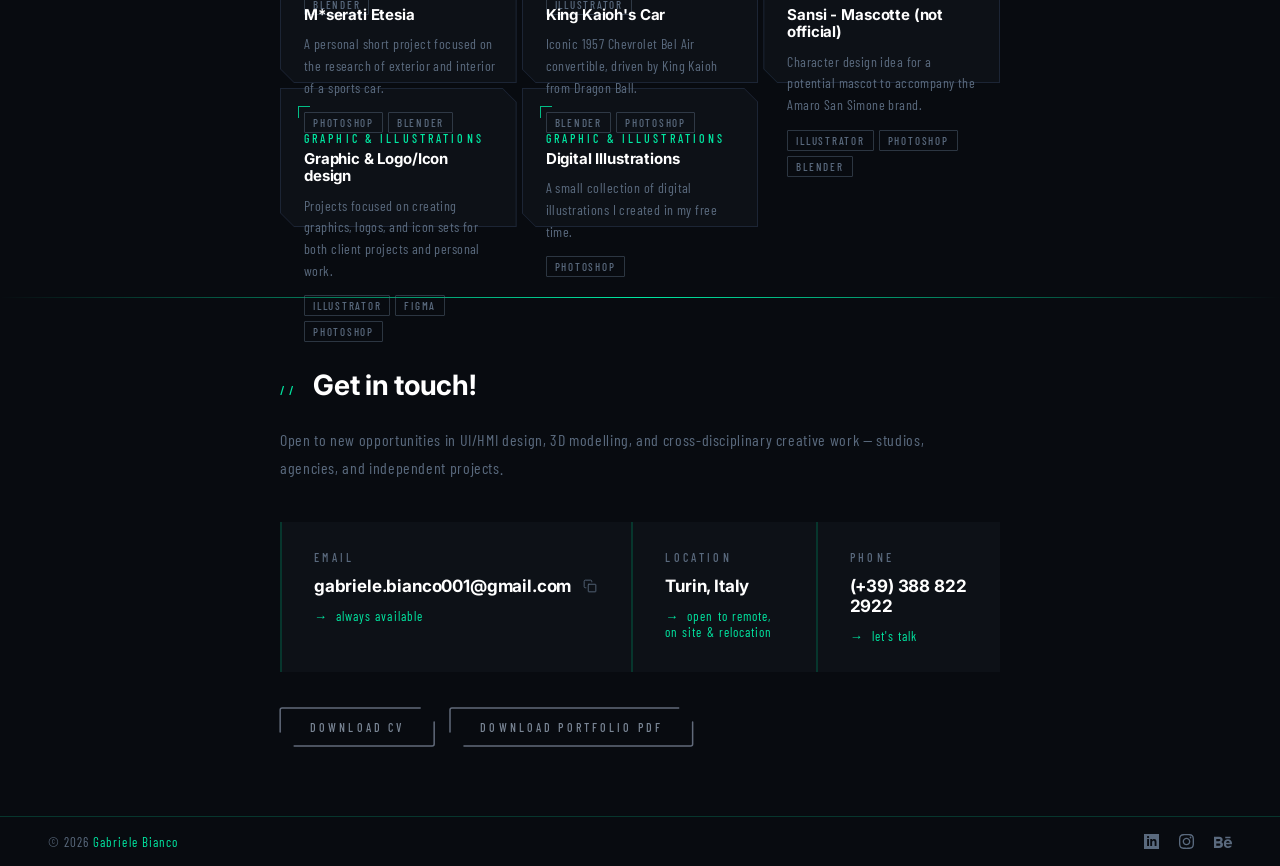
==== commit 72fe7c03: "aggiornamento gerarchia testi" ====
--- a/index.html
+++ b/index.html
@@ -56,7 +56,7 @@
         <div class="hero-tags">
           <span class="tag tag-ui">UI / HMI Design</span>
           <span class="tag tag-blender">Design 3D</span>
-          <span class="tag tag-transport">Transportation Design</span>
+          <span class="tag tag-transport">Product Design</span>
           <span class="tag tag-digital">Digital Illustration</span>
         </div>
         <div class="hero-cta">
@@ -170,24 +170,11 @@
           <button class="work-filter active" data-filter="all">All</button>
           <button class="work-filter" data-filter="ui-hmi">UI / HMI</button>
           <button class="work-filter" data-filter="3d-modeling">3D Modeling</button>
+          <button class="work-filter" data-filter="product-design">Product Design</button>
           <button class="work-filter" data-filter="graphic-illustrations">Graphic &amp; Illustrations</button>
         </div>
 
         <div class="work-grid reveal">
-
-          <a class="project-card-wrap" href="#" data-category="ui-hmi">
-            <div class="project-card-bg"></div>
-            <div class="project-card-inner">
-              <div class="project-bracket"></div>
-              <span class="project-category">UI / HMI</span>
-              <h3 class="project-title">Project Title</h3>
-              <p class="project-desc">Automotive cluster &amp; infotainment HMI redesign for hypercar.</p>
-              <div class="project-tools">
-                <span class="project-tool">Photoshop</span>
-                <span class="project-tool">Blender</span>
-              </div>
-            </div>
-          </a>
 
           <a class="project-card-wrap" href="project-monarca.html" data-category="ui-hmi">
             <div class="project-card-bg"></div>
@@ -199,6 +186,50 @@
               <div class="project-tools">
                 <span class="project-tool">Figma</span>
                 <span class="project-tool">Photoshop</span>
+                <span class="project-tool">Blender</span>
+              </div>
+            </div>
+          </a>
+
+          <a class="project-card-wrap" href="project-ui3dconfig.html" data-category="ui-hmi">
+            <div class="project-card-bg"></div>
+            <div class="project-card-inner">
+              <div class="project-bracket"></div>
+              <span class="project-category">UI / HMI</span>
+              <h3 class="project-title">UI for 3D configurators</h3>
+              <p class="project-desc">Worked on design of high-fidelity user interfaces for interactive 3D configurators using Figma.</p>
+              <div class="project-tools">
+                <span class="project-tool">Figma</span>
+                <span class="project-tool">Photoshop</span>
+                <span class="project-tool">Illustrator</span>
+              </div>
+            </div>
+          </a>
+
+          <a class="project-card-wrap" href="project-comics_app.html" data-category="ui-hmi">
+            <div class="project-card-bg"></div>
+            <div class="project-card-inner">
+              <div class="project-bracket"></div>
+              <span class="project-category">UI / HMI</span>
+              <h3 class="project-title">UI concept - comics reading app</h3>
+              <p class="project-desc">Ui concept for a mobile comic rental platform. </p>
+              <div class="project-tools">
+                <span class="project-tool">Figma</span>
+                <span class="project-tool">Photoshop</span>            
+              </div>
+            </div>
+          </a>
+
+          <a class="project-card-wrap" href="project-etesia.html" data-category="product-design">
+            <div class="project-card-bg"></div>
+            <div class="project-card-inner">
+              <div class="project-bracket"></div>
+              <span class="project-category">Product design</span>
+              <h3 class="project-title">M*serati Etesia</h3>
+              <p class="project-desc">A personal short project focused on the research of exterior and interior of a sports car. </p>
+              <div class="project-tools">
+                <span class="project-tool">Photoshop</span>
+                <span class="project-tool">Blender</span>            
               </div>
             </div>
           </a>
@@ -222,11 +253,27 @@
             <div class="project-card-inner">
               <div class="project-bracket"></div>
               <span class="project-category">Graphic &amp; Illustrations</span>
-              <h3 class="project-title">Sansi</h3>
+              <h3 class="project-title">Sansi - Mascotte (not official)</h3>
               <p class="project-desc">Character design idea for a potential mascot to accompany the Amaro San Simone brand.</p>
               <div class="project-tools">
                 <span class="project-tool">Illustrator</span>
                 <span class="project-tool">Photoshop</span>
+                <span class="project-tool">Blender</span>
+              </div>
+            </div>
+          </a>
+
+          <a class="project-card-wrap" href="project-graphics.html" data-category="graphic-illustrations">
+            <div class="project-card-bg"></div>
+            <div class="project-card-inner">
+              <div class="project-bracket"></div>
+              <span class="project-category">Graphic &amp; Illustrations</span>
+              <h3 class="project-title">Graphic & Logo/Icon design</h3>
+              <p class="project-desc">Projects focused on creating graphics, logos, and icon sets for both client projects and personal work.</p>
+              <div class="project-tools">
+                <span class="project-tool">Illustrator</span>
+                  <span class="project-tool">Figma</span>
+                    <span class="project-tool">Photoshop</span>
               </div>
             </div>
           </a>
@@ -238,21 +285,7 @@
               <span class="project-category">Graphic &amp; Illustrations</span>
               <h3 class="project-title">Digital Illustrations</h3>
               <p class="project-desc">A small collection of digital illustrations I created in my free time.</p>
-              <div class="project-tools">
-                <span class="project-tool">Photoshop</span>
-              </div>
-            </div>
-          </a>
-
-          <a class="project-card-wrap" href="#" data-category="3d-modeling">
-            <div class="project-card-bg"></div>
-            <div class="project-card-inner">
-              <div class="project-bracket"></div>
-              <span class="project-category">3D Modeling</span>
-              <h3 class="project-title">Project Title</h3>
-              <p class="project-desc">Automotive cluster &amp; infotainment HMI redesign for hypercar.</p>
-              <div class="project-tools">
-                <span class="project-tool">Blender</span>
+              <div class="project-tools">        
                 <span class="project-tool">Photoshop</span>
               </div>
             </div>
@@ -293,7 +326,7 @@
           <div class="contact-card">
             <span class="contact-card-label">Location</span>
             <span class="contact-card-value">Turin, Italy</span>
-            <span class="contact-card-sub">→&nbsp;&nbsp;open to remote &amp; on site</span>
+            <span class="contact-card-sub">→&nbsp;&nbsp;open to remote, on site &amp; relocation</span>
           </div>
           <div class="contact-card">
             <span class="contact-card-label">Phone</span>
--- a/style.css
+++ b/style.css
@@ -48,7 +48,7 @@
 .nav-logo {
   font-family: 'Barlow Condensed', sans-serif;
   font-weight: 500;
-  font-size: 14px;
+  font-size: 15px;
   letter-spacing: 0.18em;
   text-transform: uppercase;
   color: var(--accent);
@@ -63,7 +63,7 @@
 .nav-links a {
   font-family: 'Barlow Condensed', sans-serif;
   font-weight: 500;
-  font-size: 13px;
+  font-size: 14px;
   letter-spacing: 0.22em;
   text-transform: uppercase;
   color: rgba(255,255,255,0.40);
@@ -138,7 +138,7 @@
 .footer-copy {
   font-family: 'Barlow Condensed', sans-serif;
   font-weight: 400;
-  font-size: 12px;
+  font-size: 13px;
   letter-spacing: 0.08em;
   color: var(--bio-color);
 }
@@ -273,7 +273,7 @@
 .eyebrow-text {
   font-family: 'Barlow Condensed', sans-serif;
   font-weight: 500;
-  font-size: 13px;
+  font-size: 14px;
   letter-spacing: 0.28em;
   text-transform: uppercase;
   color: var(--accent);
@@ -313,7 +313,7 @@
 .tag {
   font-family: 'Barlow Condensed', sans-serif;
   font-weight: 500;
-  font-size: 12px;
+  font-size: 13px;
   letter-spacing: 0.14em;
   text-transform: uppercase;
   padding: 4px 12px;
@@ -508,7 +508,7 @@
 .contact-card-label {
   font-family: 'Barlow Condensed', sans-serif;
   font-weight: 500;
-  font-size: 11px;
+  font-size: 12px;
   letter-spacing: 0.28em;
   text-transform: uppercase;
   color: var(--bio-color);
@@ -540,7 +540,7 @@
 .contact-card-sub {
   font-family: 'Barlow Condensed', sans-serif;
   font-weight: 400;
-  font-size: 12px;
+  font-size: 13px;
   letter-spacing: 0.08em;
   color: var(--accent);
 }
@@ -562,7 +562,7 @@
 .work-filters { display: flex; flex-wrap: wrap; gap: 8px; margin-bottom: 40px; }
 .work-filter {
   font-family: 'Barlow Condensed', sans-serif;
-  font-weight: 500; font-size: 12px; letter-spacing: 0.14em; text-transform: uppercase;
+  font-weight: 500; font-size: 13px; letter-spacing: 0.14em; text-transform: uppercase;
   padding: 4px 12px; border: 1px solid rgba(170,185,210,0.25);
   background: transparent; color: rgba(170,185,210,0.55); border-radius: 1px;
   cursor: none !important; transition: color .25s, border-color .25s, background .25s;
@@ -578,6 +578,10 @@
 .work-filter[data-filter="graphic-illustrations"]:hover,
 .work-filter[data-filter="graphic-illustrations"].active {
   color: #C8A800; border-color: rgba(200,168,0,0.6); background: rgba(200,168,0,0.06);
+}
+.work-filter[data-filter="product-design"]:hover,
+.work-filter[data-filter="product-design"].active {
+  color: #E040A0; border-color: rgba(224,64,160,0.6); background: rgba(224,64,160,0.06);
 }
 
 /* Grid — centrata, max 3 card da 320px + gap */
@@ -630,10 +634,10 @@
     13px 100%,
     0 calc(100% - 13px)
   );
-  transition: background .3s ease;
+  transition: background .3s ease, box-shadow .3s ease;
 }
 .project-card-wrap:hover .project-card-bg { background: #00e8a2; }
-.project-card-wrap:hover .project-card-bg::after { background: #0D1722; }
+.project-card-wrap:hover .project-card-bg::after { background: #0D1722; box-shadow: inset 0 0 20px rgba(0, 232, 162, 0.3); }
 
 /* Contenuto card */
 .project-card-inner {
@@ -654,7 +658,7 @@
 .project-card-wrap:hover .project-bracket { opacity: 1; }
 .project-category {
   font-family: 'Barlow Condensed', sans-serif;
-  font-weight: 500; font-size: 11px; letter-spacing: 0.26em;
+  font-weight: 500; font-size: 12px; letter-spacing: 0.26em;
   text-transform: uppercase; color: #00e8a2;
   margin-bottom: 6px; line-height: 1;
   padding-left: 6px;
@@ -666,13 +670,13 @@
 }
 .project-desc {
   font-family: 'Barlow Condensed', sans-serif; font-weight: 400;
-  font-size: 13px; line-height: 1.55; color: #5A6A7E; letter-spacing: 0.03em; flex: 1;
+  font-size: 14px; line-height: 1.55; color: #5A6A7E; letter-spacing: 0.03em; flex: 1;
   padding-left: 6px;
 }
 .project-tools { display: flex; flex-wrap: wrap; gap: 5px; margin-top: 14px; flex-shrink: 0; padding-left: 6px; }
 .project-tool {
   font-family: 'Barlow Condensed', sans-serif; font-weight: 500;
-  font-size: 10px; letter-spacing: 0.16em; text-transform: uppercase;
+  font-size: 11px; letter-spacing: 0.16em; text-transform: uppercase;
   color: #5A6A7E; border: 1px solid rgba(90,106,126,0.45);
   padding: 3px 8px; border-radius: 1px; transition: color .25s, border-color .25s;
 }
@@ -759,7 +763,7 @@
 .scroll-indicator-label {
   font-family: 'Barlow Condensed', sans-serif;
   font-weight: 500;
-  font-size: 11px;
+  font-size: 12px;
   letter-spacing: 0.28em;
   text-transform: uppercase;
   color: var(--bio-color);
@@ -858,3 +862,54 @@
   transform: translateY(0);
 }
 .back-to-top:hover::before { background: var(--accent); }
+
+/* ── Project page — Info bar (Year / Tools / Context) ───────── */
+.proj-info {
+  border-top: 1px solid var(--border-green);
+  border-bottom: 1px solid var(--border-green);
+  background: #0A0E14;
+  margin-bottom: 0;
+}
+.proj-info-inner {
+  display: flex;
+  justify-content: center;
+  align-items: stretch;
+}
+.proj-info-item {
+  display: flex;
+  flex-direction: column;
+  align-items: flex-start;
+  gap: 8px;
+  padding: 28px 64px;
+  border-left: 1px solid var(--border-green);
+  text-align: left;
+}
+.proj-info-item:first-child {
+  border-left: none;
+}
+.proj-info-label {
+  font-family: 'Barlow Condensed', sans-serif;
+  font-weight: 500;
+  font-size: 12px;
+  letter-spacing: 0.28em;
+  text-transform: uppercase;
+  color: var(--bio-color);
+}
+.proj-info-value {
+  font-family: 'Inter', sans-serif;
+  font-weight: 700;
+  font-size: 15px;
+  color: #ffffff;
+  letter-spacing: -0.01em;
+}
+@media (max-width: 1024px) {
+  .proj-info-inner { grid-template-columns: repeat(3, 1fr); }
+}
+@media (max-width: 768px) {
+  .proj-info-inner { grid-template-columns: 1fr 1fr; }
+}
+@media (max-width: 480px) {
+  .proj-info-inner { grid-template-columns: 1fr; }
+  .proj-info-item { border-left: none; border-top: 1px solid var(--border-green); padding-left: 0; padding-top: 20px; }
+  .proj-info-item:first-child { border-top: none; padding-top: 28px; }
+}
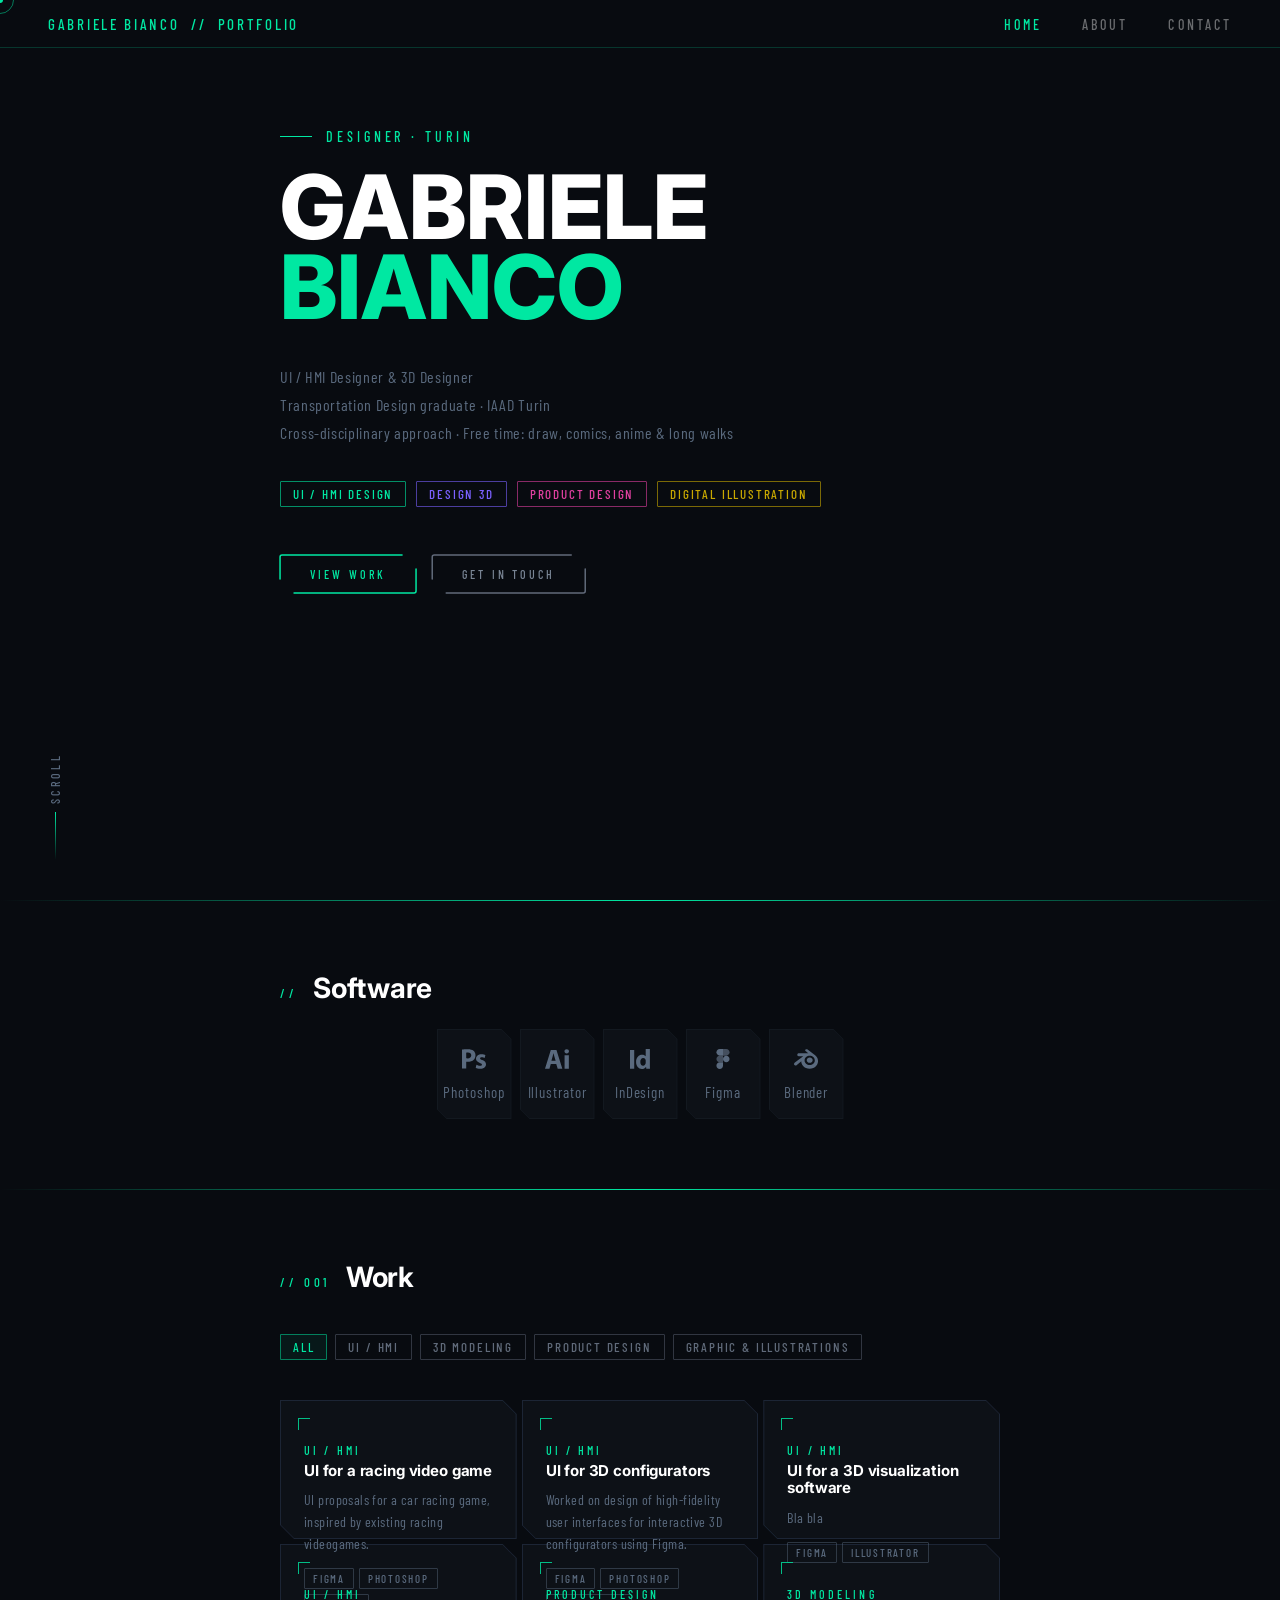
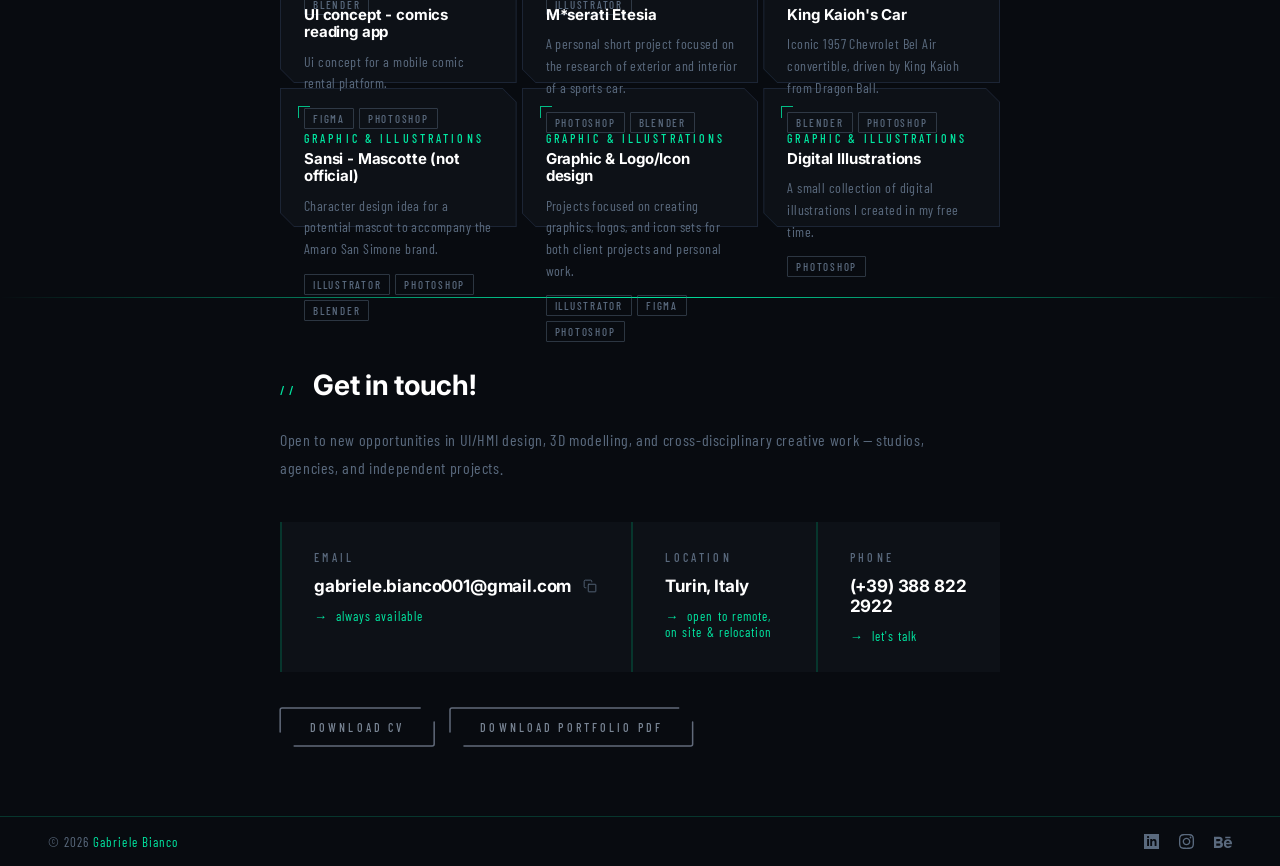
==== commit 6988d2f5: "forma" ====
--- a/index.html
+++ b/index.html
@@ -206,6 +206,20 @@
             </div>
           </a>
 
+                    <a class="project-card-wrap" href="project-ui3dconfig.html" data-category="ui-hmi">
+            <div class="project-card-bg"></div>
+            <div class="project-card-inner">
+              <div class="project-bracket"></div>
+              <span class="project-category">UI / HMI</span>
+              <h3 class="project-title">UI for a 3D visualization software</h3>
+              <p class="project-desc">Bla bla</p>
+              <div class="project-tools">
+                <span class="project-tool">Figma</span>
+                <span class="project-tool">Illustrator</span>
+              </div>
+            </div>
+          </a>
+
           <a class="project-card-wrap" href="project-comics_app.html" data-category="ui-hmi">
             <div class="project-card-bg"></div>
             <div class="project-card-inner">
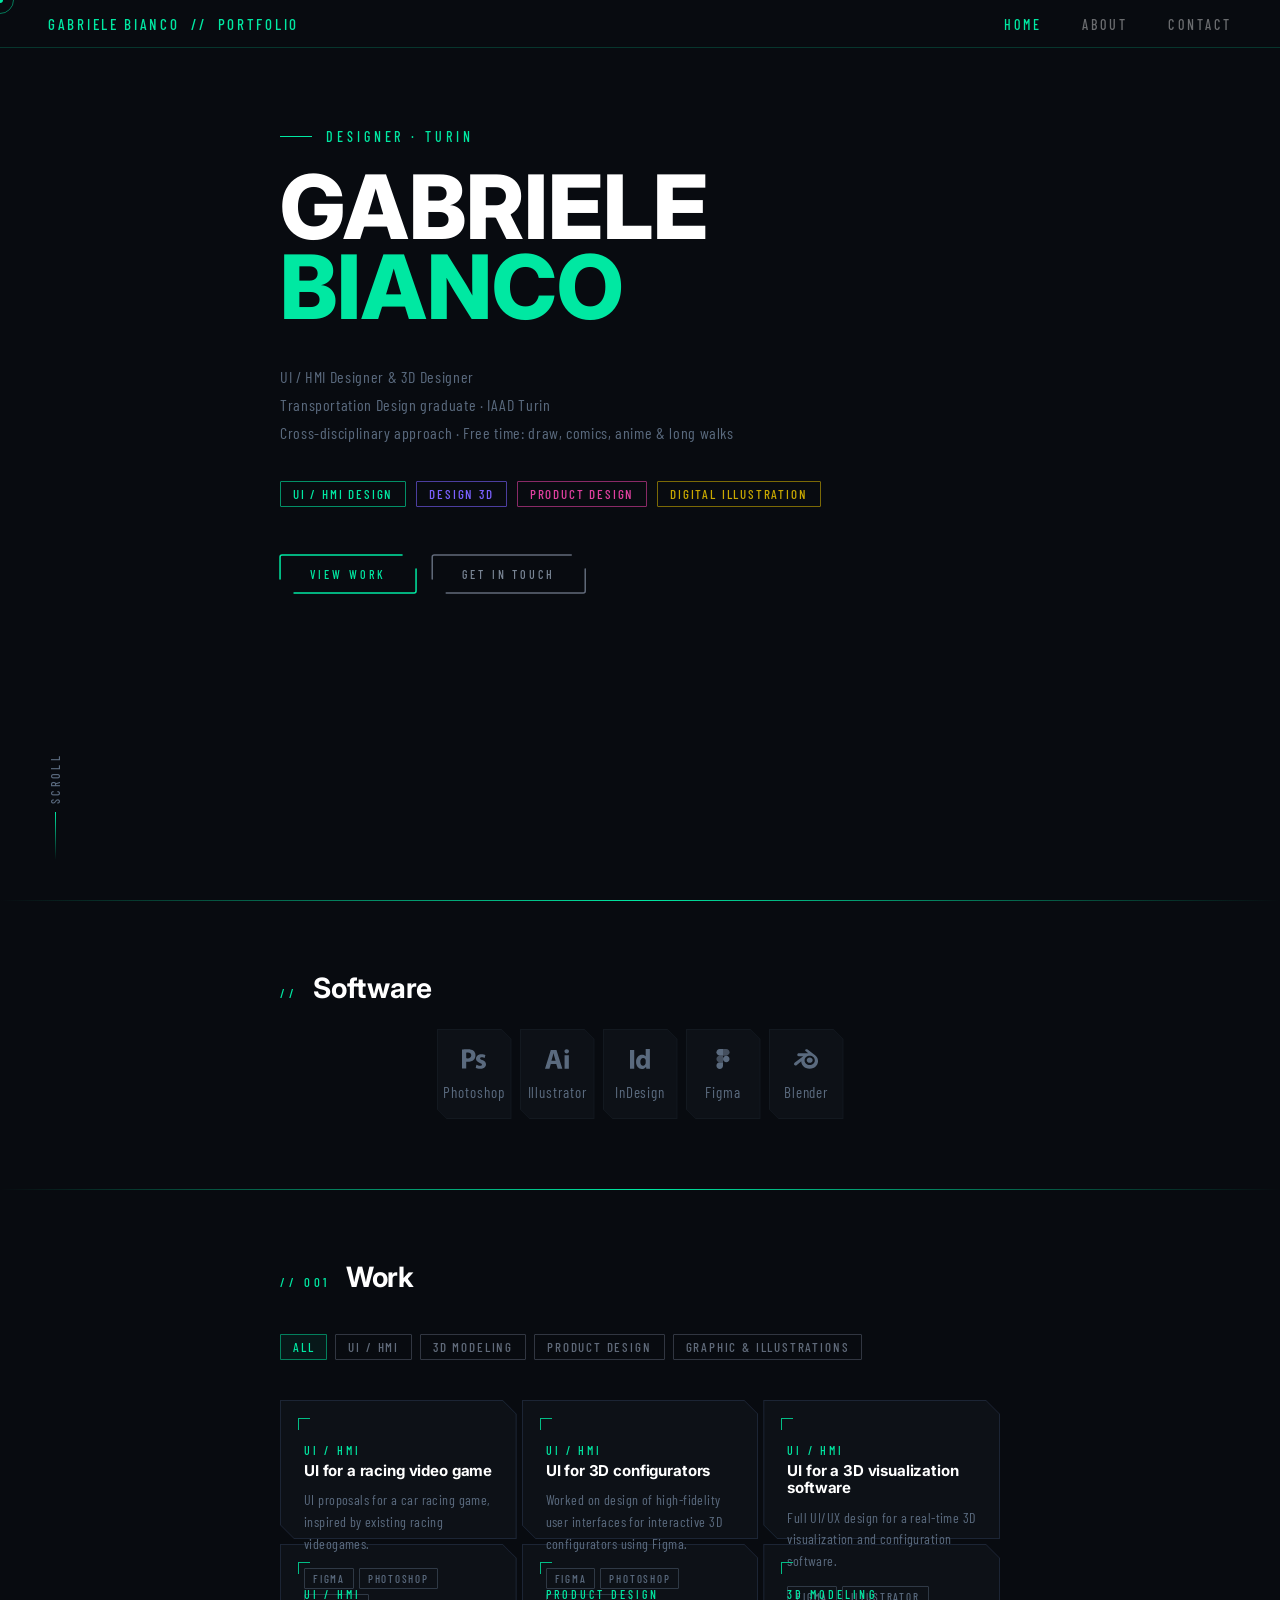
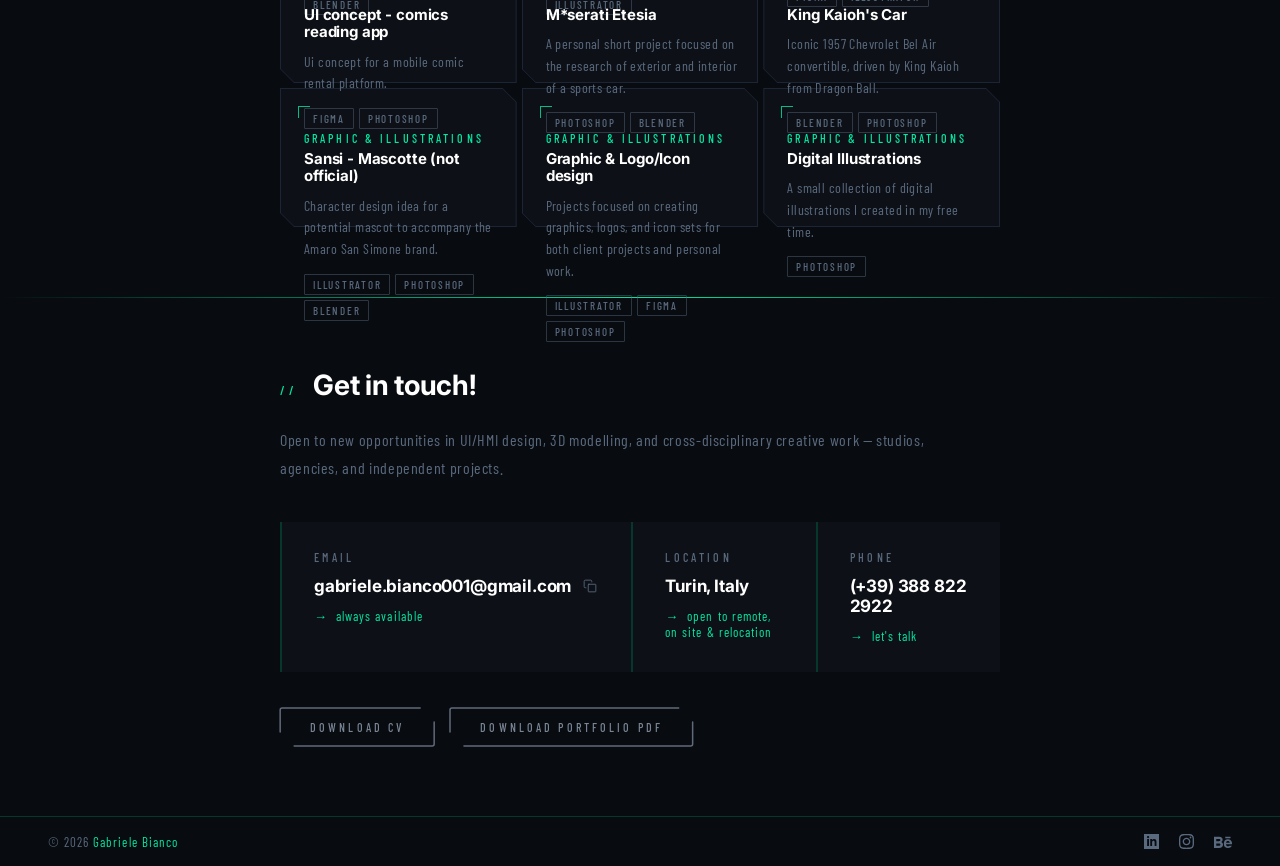
==== commit bf10ed30: "update forma" ====
--- a/index.html
+++ b/index.html
@@ -206,13 +206,13 @@
             </div>
           </a>
 
-                    <a class="project-card-wrap" href="project-ui3dconfig.html" data-category="ui-hmi">
+          <a class="project-card-wrap" href="project-forma.html" data-category="ui-hmi">
             <div class="project-card-bg"></div>
             <div class="project-card-inner">
               <div class="project-bracket"></div>
               <span class="project-category">UI / HMI</span>
               <h3 class="project-title">UI for a 3D visualization software</h3>
-              <p class="project-desc">Bla bla</p>
+              <p class="project-desc">Full UI/UX design for a real-time 3D visualization and configuration software.</p>
               <div class="project-tools">
                 <span class="project-tool">Figma</span>
                 <span class="project-tool">Illustrator</span>
